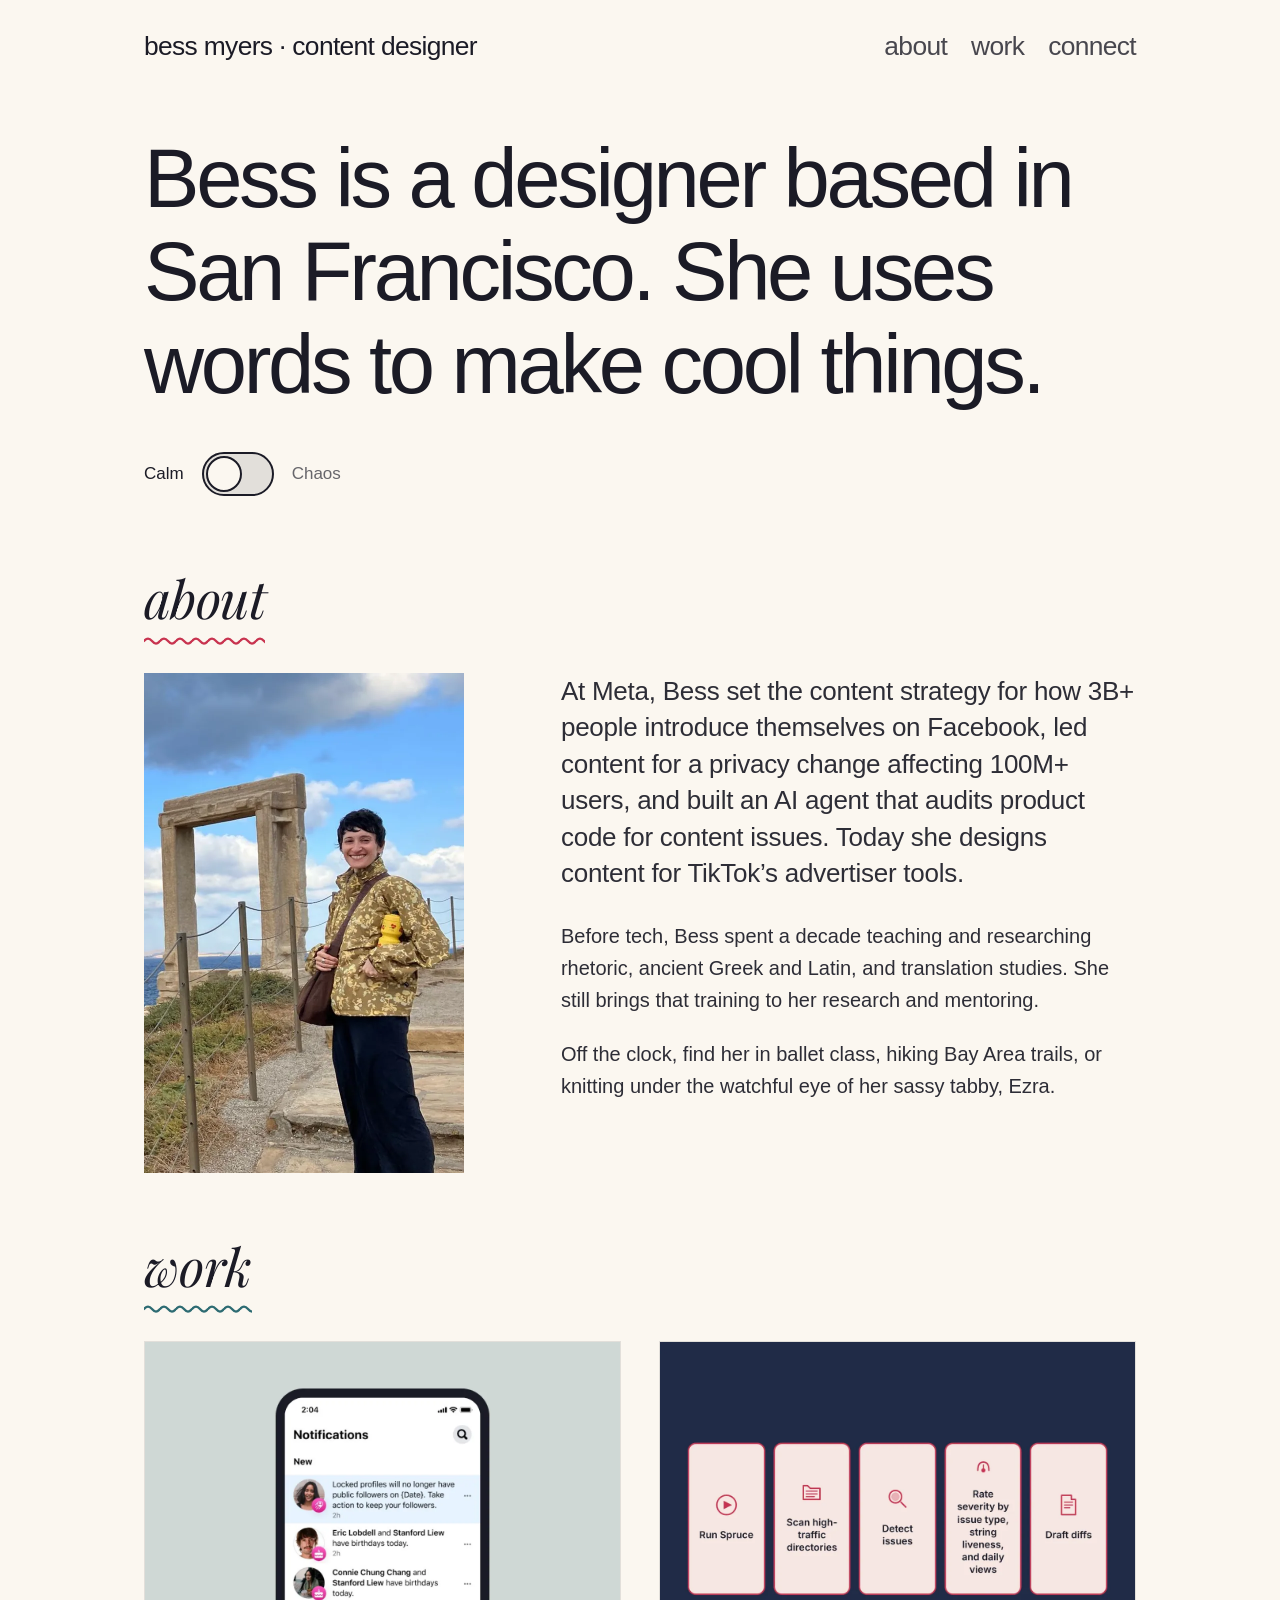
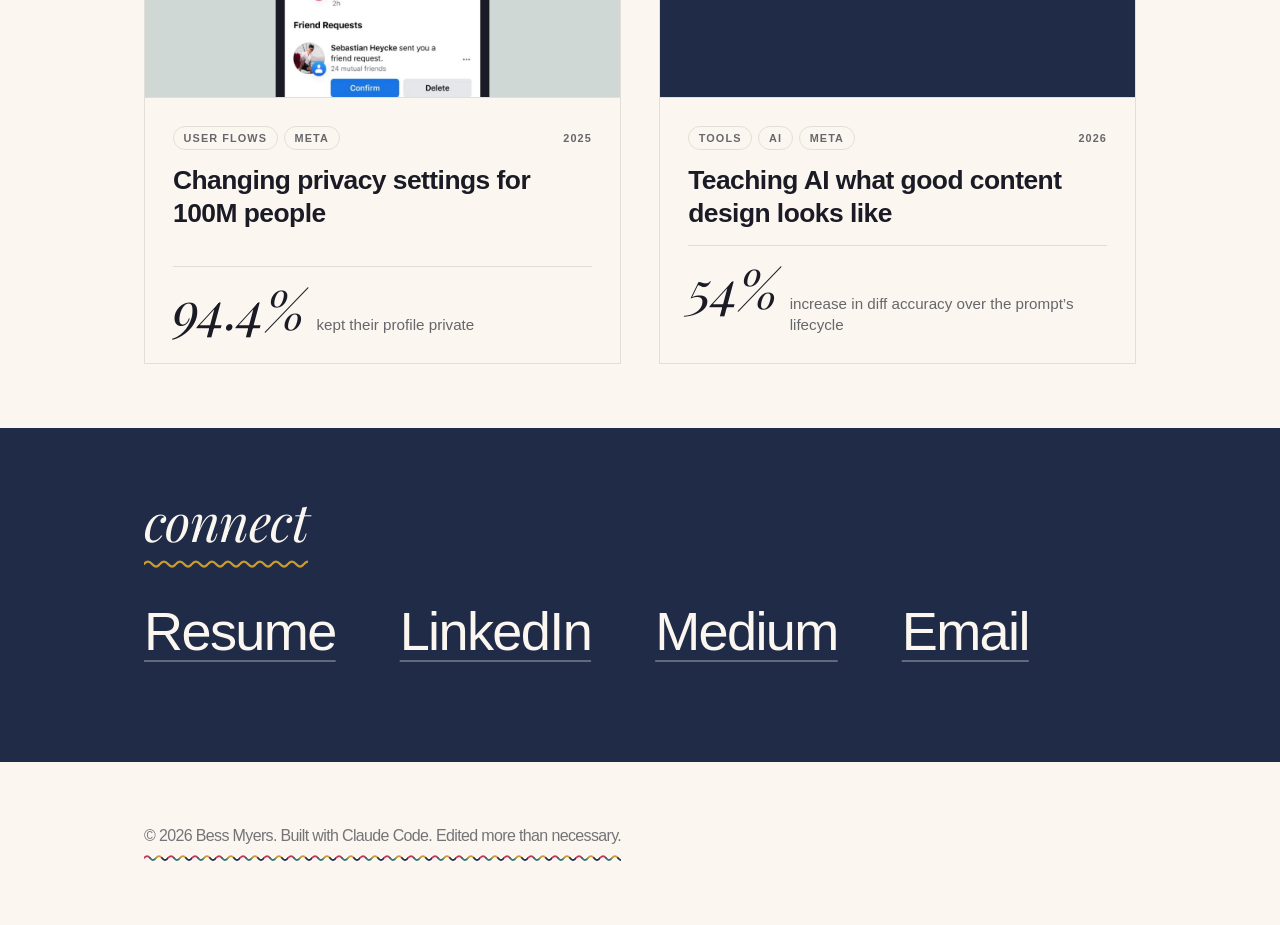
==== index.html @ 99803c18 "Chaos mode: extend mixed fonts and tilt beyond the hero When Chaos is on: - about/work/connect headi" ====
<!DOCTYPE html>
<html lang="en">
<head>
  <meta charset="UTF-8" />
  <meta name="viewport" content="width=device-width, initial-scale=1.0" />
  <title>Bess Myers — Content designer</title>
  <meta name="description" content="Bess Myers is a designer based in San Francisco. She uses words to make cool things." />

  <link rel="icon" href="favicon.svg" type="image/svg+xml" />
  <link rel="preconnect" href="https://fonts.googleapis.com" />
  <link rel="preconnect" href="https://fonts.gstatic.com" crossorigin />
  <link href="https://fonts.googleapis.com/css2?family=Abril+Fatface&family=Bebas+Neue&family=Courier+Prime:wght@700&family=Dancing+Script:wght@600&family=Libre+Baskerville:ital,wght@0,700;1,400&family=Oswald:wght@600&family=Permanent+Marker&family=Playfair+Display:ital,wght@0,700;1,400&family=Special+Elite&family=UnifrakturMaguntia&display=swap" rel="stylesheet" />
  <link rel="stylesheet" href="site.css?v=21" />
</head>
<body class="single-page">

  <header class="site-band site-band--header site-header">
    <div class="site-frame">
      <div class="section-inner section-inner--header">
        <a href="#top" class="site-name">Bess Myers · Content designer</a>
        <nav>
          <a href="#about">About</a>
          <a href="#work">Work</a>
          <a href="#connect">Connect</a>
        </nav>
      </div>
    </div>
  </header>

  <section id="top" class="landing-section site-band">
    <div class="site-frame landing-inner">
      <div class="hero-text-slot">
        <h1 class="hero-headline hero-headline--landing type-title type-title--hero">Bess is a designer based in San Francisco. She uses words to make cool things.</h1>
      </div>
      <div class="hero-controls">
        <button
          type="button"
          class="hero-switch"
          id="hero-newspaper-toggle"
          role="switch"
          aria-checked="false"
          aria-label="Headline style: Calm or Chaos"
          aria-describedby="hero-style-state"
        >
          <span class="hero-switch-option hero-switch-option--calm" data-mode="calm" aria-hidden="true">Calm</span>
          <span class="hero-switch-track" aria-hidden="true">
            <span class="hero-switch-thumb"></span>
          </span>
          <span class="hero-switch-option hero-switch-option--chaos" data-mode="chaos" aria-hidden="true">Chaos</span>
        </button>
        <span id="hero-style-state" class="visually-hidden">Currently: Calm</span>
      </div>
    </div>
  </section>

  <section id="about" class="site-band page-section reveal">
    <div class="site-frame">
      <div class="section-inner">
        <h2 class="section-label">About</h2>
        <div class="about-flex">
          <div class="about-photo-col">
            <picture>
              <source srcset="images/bess-naxos.webp" type="image/webp" />
              <img src="images/bess-naxos.jpg" alt="Bess smiling beside the Portara, an ancient marble doorway on Naxos, Greece." class="about-photo" width="640" height="1000" />
            </picture>
          </div>
          <div class="about-text-col about-text">
            <p>
              At Meta, Bess set the content strategy for how 3B+ people introduce themselves on Facebook, led content for a privacy change affecting 100M+ users, and built an AI agent that audits product code for content issues. Today she designs content for TikTok&rsquo;s advertiser tools.
            </p>
            <p>
              Before tech, Bess spent a decade teaching and researching rhetoric, ancient Greek and Latin, and translation studies. She still brings that training to her research and mentoring.
            </p>
            <p>
              Off the clock, find her in ballet class, hiking Bay Area trails, or knitting under the watchful eye of her sassy tabby, Ezra.
            </p>
          </div>
        </div>
      </div>
    </div>
  </section>

  <section id="work" class="site-band page-section portfolio-section reveal">
    <div class="site-frame">
      <div class="section-inner">
        <h2 class="section-label">Work</h2>

        <div class="portfolio-wrap">
          <ul class="work-cards" role="list">
              <li>
                <a class="work-card" href="work/locked-profiles.html">
                  <picture class="work-card-media">
                    <source srcset="images/work/locked-profiles.webp" type="image/webp" />
                    <img src="images/work/locked-profiles.jpg" alt="" width="1200" height="900" loading="lazy" />
                  </picture>
                  <div class="work-card-body">
                    <div class="work-card-meta">
                      <ul class="work-card-tags" aria-label="Tags"><li>User flows</li><li>Meta</li></ul>
                      <time class="work-card-year" datetime="2025">2025</time>
                    </div>
                    <h3 class="work-card-title"><span class="work-card-title-text">Changing privacy settings for 100M people</span></h3>
                    <p class="work-card-metric"><span class="work-card-metric-value">94.4%</span> <span class="work-card-metric-label">kept their profile private</span></p>
                  </div>
                </a>
              </li>
              <li>
                <a class="work-card" href="work/ai-auditing.html">
                  <picture class="work-card-media">
                    <source srcset="images/work/ai-auditing.webp" type="image/webp" />
                    <img src="images/work/ai-auditing.jpg" alt="" width="1200" height="900" loading="lazy" />
                  </picture>
                  <div class="work-card-body">
                    <div class="work-card-meta">
                      <ul class="work-card-tags" aria-label="Tags"><li>Tools</li><li>AI</li><li>Meta</li></ul>
                      <time class="work-card-year" datetime="2026">2026</time>
                    </div>
                    <h3 class="work-card-title"><span class="work-card-title-text">Teaching AI what good content design looks like</span></h3>
                    <p class="work-card-metric"><span class="work-card-metric-value">54%</span> <span class="work-card-metric-label">increase in diff accuracy over the prompt’s lifecycle</span></p>
                  </div>
                </a>
              </li>
          </ul>

        </div>
      </div>
    </div>
  </section>

  <section id="connect" class="site-band page-section connect-band reveal">
    <div class="site-frame">
      <div class="section-inner">
        <h2 class="section-label">Connect</h2>
        <ul class="connect-links" role="list">
          <li><a class="connect-link" href="/resume.pdf" target="_blank" rel="noopener">Resume</a></li>
          <li><a class="connect-link" href="https://www.linkedin.com/in/bessrhmyers/" target="_blank" rel="noopener">LinkedIn</a></li>
          <li><a class="connect-link" href="https://medium.com/@bessrhmyers" target="_blank" rel="noopener">Medium</a></li>
          <li><a class="connect-link" href="mailto:bessrhmyers@gmail.com">Email</a></li>
        </ul>
      </div>
    </div>
  </section>

  <footer class="site-band site-band--footer">
    <div class="site-frame">
      <div class="section-inner">
        <p class="footer-copy">© 2026 Bess Myers. Built with Claude Code. Edited more than necessary.</p>
      </div>
    </div>
  </footer>

  <script>
    (function initHeroNewspaperToggle() {
      var toggle = document.getElementById('hero-newspaper-toggle');
      var hero = document.querySelector('.hero-headline');
      var heroSlot = document.querySelector('.hero-text-slot');
      if (!toggle || !hero || !heroSlot) return;

      var text = hero.textContent.trim();
      var storageKey = 'hero_newspaper_mode';
      var fontCount = 11;
      var resizeTimer;
      var plainLineCount = 0;
      var desktopMQ = window.matchMedia('(min-width: 601px)');
      var prefersReducedMotion = window.matchMedia('(prefers-reduced-motion: reduce)').matches;
      var isAnimating = false;
      var HERO_FADE_MS = 250;

      var stateText = document.getElementById('hero-style-state');

      function setChecked(on) {
        toggle.setAttribute('aria-checked', on ? 'true' : 'false');
        if (stateText) stateText.textContent = on ? 'Currently: Chaos' : 'Currently: Calm';
      }

      // Count visual lines. Mixed fonts sit at slightly different heights on the
      // same line, so group text boxes whose vertical centres are close together.
      function getLineCount(el) {
        var range = document.createRange();
        range.selectNodeContents(el);
        var rects = range.getClientRects();
        var tolerance = parseFloat(window.getComputedStyle(el).fontSize) * 0.5;
        var centres = [];
        for (var i = 0; i < rects.length; i++) {
          if (rects[i].width > 0) centres.push((rects[i].top + rects[i].bottom) / 2);
        }
        centres.sort(function (a, b) { return a - b; });
        var lines = 0;
        var last = -Infinity;
        for (var j = 0; j < centres.length; j++) {
          if (centres[j] - last > tolerance) lines++;
          last = centres[j];
        }
        return lines;
      }

      function updateHeroSlotHeight() {
        var wasNewspaper = document.documentElement.getAttribute('data-hero-font') === 'newspaper';
        var savedFontSize = hero.style.fontSize;

        hero.style.fontSize = '';
        hero.textContent = text;
        document.documentElement.removeAttribute('data-hero-font');
        void hero.offsetHeight;
        heroSlot.style.minHeight = hero.scrollHeight + 'px';

        if (wasNewspaper) {
          wrapNewspaperWords();
          hero.style.fontSize = savedFontSize;
        } else {
          plainLineCount = getLineCount(hero);
        }
      }

      function measurePlainLineCount() {
        hero.style.fontSize = '';
        hero.textContent = text;
        document.documentElement.removeAttribute('data-hero-font');
        void hero.offsetHeight;
        plainLineCount = getLineCount(hero);
      }

      function wrapNewspaperWords() {
        var words = text.split(/\s+/);
        hero.innerHTML = words.map(function (word, i) {
          return '<span class="hero-word hero-word--f' + (i % fontCount) + '">' + word + '</span>';
        }).join(' ');
        document.documentElement.setAttribute('data-hero-font', 'newspaper');
      }

      // Chaos beyond the hero: section headings become mixed-font letters.
      // The heading keeps its text as an aria-label so it isn't read letter by letter.
      var sectionHeadings = document.querySelectorAll('.section-label');
      var headingText = Array.prototype.map.call(sectionHeadings, function (h) { return h.textContent.trim(); });

      function setChaosHeadings(on) {
        sectionHeadings.forEach(function (h, hi) {
          var label = headingText[hi];
          if (!on) {
            if (h.hasAttribute('aria-label')) {
              h.textContent = label;
              h.removeAttribute('aria-label');
            }
            return;
          }
          if (h.hasAttribute('aria-label')) return;
          h.setAttribute('aria-label', label);
          h.innerHTML = '<span aria-hidden="true">' + label.split('').map(function (ch, i) {
            return '<span class="chaos-letter hero-word--f' + ((i * 4 + hi * 3 + 1) % fontCount) + '">' + ch + '</span>';
          }).join('') + '</span>';
        });
      }

      function clearHeroFade() {
        hero.style.transition = '';
        hero.style.opacity = '';
      }

      function setAnimating(active) {
        isAnimating = active;
        toggle.setAttribute('aria-busy', active ? 'true' : 'false');
      }

      function fitNewspaperFontSize() {
        if (!desktopMQ.matches) {
          return;
        }

        hero.style.fontSize = '';
        void hero.offsetHeight;

        if (getLineCount(hero) <= plainLineCount) {
          return;
        }

        var sizePx = parseFloat(window.getComputedStyle(hero).fontSize);
        var minPx = sizePx * 0.7;
        var low = minPx;
        var high = sizePx;

        while (high - low > 0.5) {
          var mid = (low + high) / 2;
          hero.style.fontSize = mid + 'px';
          void hero.offsetHeight;
          if (getLineCount(hero) <= plainLineCount) {
            low = mid;
          } else {
            high = mid;
          }
        }

        hero.style.fontSize = low + 'px';
      }

      function refreshPlainLineCount() {
        var wasNewspaper = document.documentElement.getAttribute('data-hero-font') === 'newspaper';
        var savedFontSize = hero.style.fontSize;

        measurePlainLineCount();

        if (wasNewspaper) {
          wrapNewspaperWords();
          hero.style.fontSize = savedFontSize;
        }
      }

      function renderPlain() {
        clearHeroFade();
        setChaosHeadings(false);
        hero.textContent = text;
        hero.style.fontSize = '';
        document.documentElement.removeAttribute('data-hero-font');
        setChecked(false);
        void hero.offsetHeight;
        plainLineCount = getLineCount(hero);
      }

      function renderNewspaper() {
        if (!plainLineCount) {
          measurePlainLineCount();
        }
        wrapNewspaperWords();
        setChaosHeadings(true);
        setChecked(true);
        fitNewspaperFontSize();
      }

      function crossfadeHero(applyRender) {
        setAnimating(true);
        hero.style.transition = 'opacity ' + HERO_FADE_MS + 'ms var(--ease-out)';
        hero.style.opacity = '0';

        window.setTimeout(function () {
          applyRender();
          void hero.offsetHeight;
          hero.style.opacity = '1';
          window.setTimeout(function () {
            clearHeroFade();
            setAnimating(false);
          }, HERO_FADE_MS);
        }, HERO_FADE_MS);
      }

      function setMode(on, options) {
        options = options || {};
        try {
          localStorage.setItem(storageKey, on ? '1' : '0');
        } catch (e) {}

        if (options.instant || prefersReducedMotion) {
          if (on) renderNewspaper();
          else renderPlain();
          return;
        }

        if (isAnimating) return;

        setChecked(on);

        if (on) crossfadeHero(renderNewspaper);
        else crossfadeHero(renderPlain);
      }

      function onResize() {
        updateHeroSlotHeight();
        if (toggle.getAttribute('aria-checked') === 'true') {
          refreshPlainLineCount();
          fitNewspaperFontSize();
        } else {
          renderPlain();
        }
      }

      toggle.addEventListener('click', function (e) {
        if (isAnimating) return;
        var isOn = toggle.getAttribute('aria-checked') === 'true';
        var picked = e.target.closest && e.target.closest('[data-mode]');
        var next = picked ? picked.getAttribute('data-mode') === 'chaos' : !isOn;
        if (next !== isOn) setMode(next);
      });

      window.addEventListener('resize', function () {
        clearTimeout(resizeTimer);
        resizeTimer = setTimeout(onResize, 150);
      });

      var saved = false;
      try {
        saved = localStorage.getItem(storageKey) === '1';
      } catch (e) {}

      renderPlain();
      updateHeroSlotHeight();

      function applySavedNewspaper() {
        if (saved) setMode(true, { instant: true });
      }

      if (saved && document.fonts && document.fonts.ready) {
        document.fonts.ready.then(applySavedNewspaper);
      } else if (saved) {
        applySavedNewspaper();
      }
    })();

    (function initReveal() {
      var prefersReduced = window.matchMedia('(prefers-reduced-motion: reduce)').matches;
      var blocks = document.querySelectorAll('.reveal:not(.is-visible)');

      if (prefersReduced) {
        blocks.forEach(function (el) { el.classList.add('is-visible'); });
        return;
      }

      var observer = new IntersectionObserver(function (entries) {
        entries.forEach(function (entry) {
          if (entry.isIntersecting) {
            entry.target.classList.add('is-visible');
            observer.unobserve(entry.target);
          }
        });
      }, { threshold: 0.08 });

      blocks.forEach(function (el) { observer.observe(el); });
    })();
  </script>

</body>
</html>
---- site.css ----
@import url('tokens.css?v=14');
@import url('type.css?v=16');

*, *::before, *::after { box-sizing: border-box; margin: 0; padding: 0; }

html {
  scroll-behavior: smooth;
  scroll-padding-top: 5rem;
}

body {
  background: var(--bg);
  color: var(--ink);
  font-family: var(--sans);
  font-weight: 400;
  font-size: 17px;
  line-height: 1.7;
  min-height: 100vh;
}

a { color: inherit; }

.visually-hidden {
  position: absolute;
  width: 1px;
  height: 1px;
  padding: 0;
  margin: -1px;
  overflow: hidden;
  clip: rect(0 0 0 0);
  white-space: nowrap;
  border: 0;
}

[hidden] {
  display: none !important;
}

.site-frame {
  max-width: var(--content-max);
  margin: 0 auto;
  padding-left: 1.5rem;
  padding-right: 1.5rem;
}

.site-band { width: 100%; }

.site-band + .site-band { padding-top: var(--space-block); }

.site-band--header {
  padding-top: 2rem;
  padding-bottom: 0;
}

.site-band--footer {
  border-top: 1px solid var(--rule);
  margin-top: var(--space-block);
  padding-top: var(--space-block);
  padding-bottom: var(--space-block);
}

.footer-copy {
  font-family: var(--sans);
  font-size: clamp(0.875rem, 1.25vw, 1rem);
  font-weight: 400;
  letter-spacing: -0.04em;
  line-height: 1.2;
  color: var(--ink-muted);
}

.section-inner { max-width: var(--content-max); }

.section-inner--header {
  max-width: none;
  display: flex;
  justify-content: space-between;
  align-items: baseline;
  flex-wrap: wrap;
  gap: 1rem;
}

.site-name,
nav a {
  font-family: var(--sans);
  font-weight: 400;
  line-height: 1.12;
}

/* Section headings use the Chaos display italic serif */
.section-label {
  font-family: var(--display);
  font-style: italic;
  font-weight: 400;
  line-height: 1.12;
}

/* Header: midway between the original size (clamp 1.4rem / 3.5vw / 2.25rem) and 17px */
.site-name,
nav a {
  font-size: clamp(1.25rem, 2.6vw, 1.65rem);
  letter-spacing: -0.025em;
  text-transform: lowercase;
}

.section-label {
  font-size: clamp(2.25rem, 3.4vw + 1rem, 3.25rem);
  letter-spacing: -0.01em;
}

.site-name {
  color: var(--ink);
  text-decoration: none;
}

nav { display: flex; gap: 1.5rem; align-items: baseline; }

nav a {
  color: var(--ink-soft);
  text-decoration: none;
  transition: color 0.2s;
}

nav a:hover,
nav a:focus-visible,
nav a[aria-current="page"] { color: var(--ink); }

nav a[aria-current="page"] { border-bottom: 1px solid var(--ink); padding-bottom: 2px; }

.single-page nav a[aria-current="page"] {
  border-bottom: none;
}

.section-label {
  width: fit-content;
  text-transform: lowercase;
  color: var(--ink);
  margin-bottom: clamp(1.25rem, 2.5vw, 1.75rem);
}

/* Short wavy underline under each section heading, in a Chaos colour */
.section-label::after {
  content: "";
  display: block;
  width: 100%;
  height: 8px;
  margin-top: 0.6rem;
  background-color: var(--section-wave-color, var(--ink));
  -webkit-mask: var(--heading-wave) repeat-x 0 50% / 16px 8px;
  mask: var(--heading-wave) repeat-x 0 50% / 16px 8px;
}

#about { --section-wave-color: var(--coral); }
#work { --section-wave-color: var(--teal); }
#connect { --section-wave-color: var(--mustard); }

.enter-step.enter-pending {
  opacity: 0;
  transform: translateY(14px);
}

.enter-step.is-entered {
  opacity: 1;
  transform: none;
  transition: opacity 0.55s var(--ease-out), transform 0.55s var(--ease-out);
}

@media (prefers-reduced-motion: reduce) {
  .enter-step.enter-pending {
    opacity: 1;
    transform: none;
  }

  .enter-step.is-entered { transition: none; }
}

/* Hero */
.hero.site-band {
  padding-top: var(--space-hero-top);
  padding-bottom: 0;
}

.hero-headline {
  font-family: var(--sans);
  font-size: clamp(1.5rem, 3.8vw, 2.5rem);
  font-weight: 500;
  line-height: 1.3;
  letter-spacing: -0.02em;
  color: var(--ink);
  max-width: none;
  width: 100%;
}

/* Single-page layout */
.single-page {
  overflow-x: hidden;
}

.single-page .site-header {
  position: sticky;
  top: 0;
  z-index: 10;
  background: var(--bg);
}

.single-page .site-band + .site-band,
.single-page .site-header + .site-band {
  padding-top: var(--space-block);
}

.single-page .landing-section {
  display: flex;
  align-items: flex-start;
  padding-top: 0;
  padding-bottom: 0;
}

.single-page .landing-inner {
  width: 100%;
}

.hero-text-slot {
  width: 100%;
}

.single-page .hero-headline.hero-headline--landing,
.single-page .type-title--hero.hero-headline--landing {
  font-size: clamp(2rem, 6.5vw, 7.25rem);
  font-weight: 400;
  line-height: 1.12;
  letter-spacing: -0.04em;
  max-width: none;
}

@media (max-width: 600px) {
  .single-page .hero-headline.hero-headline--landing,
  .single-page .type-title--hero.hero-headline--landing {
    font-size: clamp(1.6rem, 7.75vw, 2.75rem);
    line-height: 1.15;
    letter-spacing: -0.03em;
  }
}

.hero-controls {
  margin-top: clamp(1.25rem, 2.5vw, 2rem);
}

.single-page .hero-headline.hero-headline--landing {
  overflow: visible;
}

.hero-switch {
  display: inline-flex;
  align-items: center;
  justify-content: center;
  padding: 0.4rem;
  margin-left: -0.4rem;
  min-width: 2.65rem;
  min-height: 2.65rem;
  border: none;
  background: none;
  cursor: pointer;
  -webkit-tap-highlight-color: transparent;
}


/* Calm / Chaos words: the active one is near-black, the other gray */
.hero-switch-option {
  flex-shrink: 0;
  font-family: var(--sans);
  font-size: 17px;
  line-height: 1.2;
  color: var(--ink-gray);
  transition: color 0.22s var(--ease-out);
}

.hero-switch[aria-checked="false"] .hero-switch-option--calm,
.hero-switch[aria-checked="true"] .hero-switch-option--chaos {
  color: var(--ink);
}

.hero-switch[aria-busy="true"] {
  cursor: wait;
}

.hero-switch:focus-visible {
  outline: none;
}

.hero-switch:focus-visible .hero-switch-track {
  box-shadow: 0 0 0 4px color-mix(in srgb, var(--ink) 20%, transparent);
}

.hero-switch-track {
  position: relative;
  flex-shrink: 0;
  margin: 0 1.125rem;
  width: 3.25rem;
  height: 2rem;
  border-radius: 999px;
  border: 2px solid var(--ink);
  background: var(--rule);
  transition: background 0.22s var(--ease-out), border-color 0.22s var(--ease-out);
}

.hero-switch[aria-checked="true"] .hero-switch-track {
  background-color: var(--paper);
  /* Stripes: coral, teal, mustard, navy (hex repeated: data URIs can't read var()) */
  background-image: url("data:image/svg+xml,%3Csvg xmlns='http://www.w3.org/2000/svg' width='24' height='24'%3E%3Crect width='24' height='24' fill='%23FBF7F0'/%3E%3Cg fill='none' stroke-width='1.6' stroke-linecap='round'%3E%3Cpath d='M0 3.0q3 -2.4 6 0t6 0t6 0t6 0' stroke='%23C8334F'/%3E%3Cpath d='M0 9.0q3 -2.4 6 0t6 0t6 0t6 0' stroke='%232D6B72'/%3E%3Cpath d='M0 15.0q3 -2.4 6 0t6 0t6 0t6 0' stroke='%23C99A2E'/%3E%3Cpath d='M0 21.0q3 -2.4 6 0t6 0t6 0t6 0' stroke='%231F2B47'/%3E%3C/g%3E%3C/svg%3E");
  background-size: 24px 24px;
  background-position: 0 50%;
  border-color: var(--ink);
}

.hero-switch-thumb {
  position: absolute;
  top: 0.1rem;
  left: 0.1rem;
  width: 1.55rem;
  height: 1.55rem;
  border-radius: 50%;
  border: 2px solid var(--ink);
  background: var(--paper);
  box-shadow: none;
  transition: transform 0.22s var(--ease-out);
}

.hero-switch[aria-checked="true"] .hero-switch-thumb {
  transform: translateX(1.5rem);
}

@media (min-width: 768px) {
  .hero-switch {
    padding: 0.55rem;
    margin-left: -0.55rem;
    min-width: 3.25rem;
    min-height: 3.25rem;
  }

  .hero-switch-track {
    width: 4.5rem;
    height: 2.75rem;
  }

  .hero-switch-thumb {
    top: 0.12rem;
    left: 0.12rem;
    width: 2.25rem;
    height: 2.25rem;
  }

  .hero-switch[aria-checked="true"] .hero-switch-thumb {
    transform: translateX(2rem);
  }
}

@media (prefers-reduced-motion: reduce) {
  .hero-switch-track,
  .hero-switch-thumb,
  .hero-switch-option {
    transition: none;
  }
}

/* Keep Chaos lines spaced exactly like Calm: the mixed fonts carry different
   built-in ascent/descent, which would otherwise push lines apart. */
html[data-hero-font="newspaper"] .hero-word {
  line-height: 0;
}

html[data-hero-font="newspaper"] .hero-word--f0 {
  font-family: var(--sans);
  font-weight: 600;
  letter-spacing: -0.02em;
}

html[data-hero-font="newspaper"] .hero-word--f1 {
  font-family: 'Playfair Display', Georgia, serif;
  font-weight: 700;
  font-style: italic;
}

html[data-hero-font="newspaper"] .hero-word--f2 {
  font-family: 'Bebas Neue', 'Arial Narrow', sans-serif;
  font-weight: 400;
  letter-spacing: 0.02em;
}

html[data-hero-font="newspaper"] .hero-word--f3 {
  font-family: 'Courier Prime', 'Courier New', monospace;
  font-weight: 700;
}

html[data-hero-font="newspaper"] .hero-word--f4 {
  font-family: 'Libre Baskerville', Georgia, serif;
  font-weight: 400;
  font-style: italic;
}

html[data-hero-font="newspaper"] .hero-word--f5 {
  font-family: 'Oswald', 'Arial Narrow', sans-serif;
  font-weight: 600;
  letter-spacing: 0.02em;
}

html[data-hero-font="newspaper"] .hero-word--f6 {
  font-family: 'Special Elite', 'Courier New', monospace;
  font-weight: 400;
}

html[data-hero-font="newspaper"] .hero-word--f7 {
  font-family: 'Abril Fatface', Georgia, serif;
  font-weight: 400;
}

html[data-hero-font="newspaper"] .hero-word--f8 {
  font-family: 'UnifrakturMaguntia', 'Old English Text MT', serif;
  font-weight: 400;
}

html[data-hero-font="newspaper"] .hero-word--f9 {
  font-family: 'Permanent Marker', 'Comic Sans MS', cursive;
  font-weight: 400;
}

html[data-hero-font="newspaper"] .hero-word--f10 {
  font-family: 'Dancing Script', 'Brush Script MT', cursive;
  font-weight: 600;
}

/* Chaos beyond the hero: mixed-font section headings, tilted work cards */
html[data-hero-font="newspaper"] .section-label .chaos-letter {
  font-size: 1.08em;
  line-height: 1;
  letter-spacing: 0;
}

html[data-hero-font="newspaper"] .section-label .chaos-letter.hero-word--f2,
html[data-hero-font="newspaper"] .section-label .chaos-letter.hero-word--f5 {
  text-transform: uppercase;
  font-size: 0.95em;
}

.work-cards > li:nth-child(odd) { --chaos-tilt: -1deg; }
.work-cards > li:nth-child(even) { --chaos-tilt: 1deg; }

html[data-hero-font="newspaper"] .work-card {
  transform: rotate(var(--chaos-tilt, 0deg));
}

html[data-hero-font="newspaper"] .work-card:hover,
html[data-hero-font="newspaper"] .work-card:focus-visible {
  transform: translateY(-6px) rotate(var(--chaos-tilt, 0deg));
}

@media (prefers-reduced-motion: reduce) {
  /* Keep the static tilt, but no lift */
  html[data-hero-font="newspaper"] .work-card:hover,
  html[data-hero-font="newspaper"] .work-card:focus-visible {
    transform: rotate(var(--chaos-tilt, 0deg));
  }
}

.single-page .page-section {
  scroll-margin-top: 5rem;
}

.single-page .page-section .section-label:first-child {
  margin-top: 0;
}

.reveal {
  opacity: 0;
  transform: translateY(12px);
  transition: opacity 0.5s var(--ease-out), transform 0.5s var(--ease-out);
}

.reveal.is-visible {
  opacity: 1;
  transform: none;
}

@media (prefers-reduced-motion: reduce) {
  .reveal {
    opacity: 1;
    transform: none;
    transition: none;
  }
}

/* About / Connect pages */
.connect-page .hero.site-band,
.work-page .portfolio-section { padding-top: clamp(2rem, 5vw, 3rem); }

/* Editorial index rows (connect, work) */
.index-list {
  list-style: none;
  border-top: 1px solid var(--rule);
}

.index-row {
  display: grid;
  grid-template-columns: 1fr auto;
  align-items: center;
  gap: 1rem clamp(2rem, 6vw, 5rem);
  padding: clamp(1rem, 3vw, 1.35rem) 0;
  border-bottom: 1px solid var(--rule);
  text-decoration: none;
  font-family: var(--sans);
  color: var(--ink);
  transition: background 0.18s var(--ease-out), color 0.18s var(--ease-out);
}

.index-row .type-title {
  color: var(--ink);
  transition: color 0.18s var(--ease-out);
}

.index-row:focus-visible {
  outline: 2px solid var(--coral);
  outline-offset: 2px;
}

.index-row-meta {
  font-family: var(--sans);
  font-size: 0.68rem;
  font-weight: 600;
  letter-spacing: 0.1em;
  text-transform: uppercase;
  line-height: 1;
  color: var(--ink-muted);
  text-align: right;
  white-space: nowrap;
  min-width: 5.5rem;
  padding-right: 0.35rem;
  transition: color 0.18s var(--ease-out);
}

.about-flex {
  display: flex;
  flex-direction: column;
  gap: 2rem;
}

.about-photo {
  width: 100%;
  max-width: 20rem;
  height: auto;
  aspect-ratio: 16 / 25;
  object-fit: cover;
  object-position: center;
  display: block;
}

.about-text {
  max-width: 620px;
  font-family: var(--sans);
}

.about-text p {
  font-size: clamp(1.125rem, 0.6vw + 1rem, 1.25rem);
  font-weight: 400;
  line-height: 1.6;
  color: var(--ink-body);
  margin-bottom: 1.1em;
}

/* Lead paragraph */
.about-text p:first-child {
  font-size: clamp(1.375rem, 1vw + 1.1rem, 1.625rem);
  line-height: 1.4;
  letter-spacing: -0.01em;
}

.about-text p:last-child { margin-bottom: 0; }

.about-text strong {
  font-weight: 600;
  color: var(--ink);
}

@media (min-width: 768px) {
  .about-flex {
    flex-direction: row;
    gap: 2.5rem;
    align-items: flex-start;
  }

  .about-photo-col { flex: 0 0 38%; max-width: 38%; }
  .about-text-col { flex: 1; min-width: 0; }
}

/* Portfolio */
.portfolio-section { padding-top: var(--space-block); }

.portfolio-wrap { position: relative; }

/* Connect: full-width navy band */
.single-page .connect-band {
  margin-top: var(--space-block);
  padding-top: clamp(3.5rem, 8vw, 6rem);
  padding-bottom: clamp(3.5rem, 8vw, 6rem);
  background: var(--navy);
  color: var(--paper);
}

.connect-band .section-label {
  color: var(--paper);
}

.connect-links {
  list-style: none;
  display: flex;
  flex-wrap: wrap;
  gap: 0.5rem clamp(1.75rem, 5vw, 4rem);
}

.connect-link {
  font-family: var(--sans);
  font-size: clamp(1.75rem, 3.6vw + 0.5rem, 3.5rem);
  font-weight: 500;
  letter-spacing: -0.03em;
  line-height: 1.3;
  color: var(--paper);
  text-decoration: underline;
  text-decoration-color: color-mix(in srgb, var(--paper) 30%, transparent);
  text-decoration-thickness: 2px;
  text-underline-offset: 0.18em;
  transition: color 0.2s var(--ease-out), text-decoration-color 0.2s var(--ease-out);
}

.connect-link:hover,
.connect-link:focus-visible {
  color: var(--mustard);
  text-decoration-line: underline;
  text-decoration-style: wavy;
  text-decoration-color: var(--mustard);
}

.connect-link:focus-visible {
  outline: 2px solid var(--mustard);
  outline-offset: 4px;
}

.connect-band + .site-band--footer {
  margin-top: 0;
  border-top: none;
}

/* Work cards */
.work-cards {
  list-style: none;
  display: grid;
  grid-template-columns: repeat(2, minmax(0, 1fr));
  gap: clamp(1.25rem, 3vw, 2.5rem);
}

.work-card {
  display: flex;
  flex-direction: column;
  height: 100%;
  background: var(--paper);
  border: 1px solid var(--rule);
  color: var(--ink);
  text-decoration: none;
  transition: transform 0.35s var(--ease-out), box-shadow 0.35s var(--ease-out), border-color 0.35s var(--ease-out);
}

.work-card:hover,
.work-card:focus-visible {
  transform: translateY(-6px);
  border-color: color-mix(in srgb, var(--ink) 22%, var(--paper));
  box-shadow: 0 18px 40px -12px color-mix(in srgb, var(--ink) 22%, transparent);
}

.work-card:focus-visible {
  outline: 2px solid var(--coral);
  outline-offset: 3px;
}

.work-card-media img {
  display: block;
  width: 100%;
  height: auto;
  aspect-ratio: 4 / 3;
  object-fit: cover;
  border-bottom: 1px solid var(--rule);
}

.work-card-body {
  flex: 1;
  display: flex;
  flex-direction: column;
  gap: 0.9rem;
  padding: clamp(1.25rem, 2.5vw, 1.75rem);
}

.work-card-meta {
  display: flex;
  justify-content: space-between;
  align-items: center;
  gap: 1rem;
}

.work-card-tags {
  list-style: none;
  display: flex;
  flex-wrap: wrap;
  gap: 0.4rem;
}

.work-card-tags li,
.work-card-year {
  font-family: var(--sans);
  font-size: 0.68rem;
  font-weight: 600;
  letter-spacing: 0.1em;
  text-transform: uppercase;
  line-height: 1;
  color: var(--ink-gray);
}

.work-card-tags li {
  padding: 0.35rem 0.6rem;
  border: 1px solid var(--rule);
  border-radius: 999px;
}

.work-card-year {
  font-variant-numeric: tabular-nums;
}

.work-card-title {
  font-family: var(--sans);
  font-size: clamp(1.3rem, 1.1vw + 1rem, 1.65rem);
  font-weight: 600;
  line-height: 1.25;
  letter-spacing: -0.02em;
}

.work-card-metric {
  margin-top: auto;
  padding-top: 1rem;
  border-top: 1px solid var(--rule);
  display: flex;
  align-items: baseline;
  gap: 0.75rem;
}

.work-card-metric-value {
  flex-shrink: 0;
  font-family: var(--display);
  font-style: italic;
  font-weight: 400;
  font-size: clamp(2.5rem, 2.5vw + 1.25rem, 3.5rem);
  line-height: 1;
  letter-spacing: -0.01em;
  color: var(--ink);
}

.work-card-metric-label {
  font-family: var(--sans);
  font-size: 0.95rem;
  line-height: 1.4;
  color: var(--ink-gray);
}

@media (max-width: 760px) {
  .work-cards { grid-template-columns: 1fr; }
}

@media (prefers-reduced-motion: reduce) {
  .index-row,
  .single-page nav a,
  .work-card {
    transition: none;
  }

  .work-card:hover,
  .work-card:focus-visible {
    transform: none;
  }
}

.site-main.is-ready { opacity: 1; }

@media (min-width: 900px) {
  .site-frame {
    padding-left: clamp(1.5rem, 4vw, 3rem);
    padding-right: clamp(1.5rem, 4vw, 3rem);
  }

}

@media (max-width: 600px) {
  nav { gap: 1rem; }
}
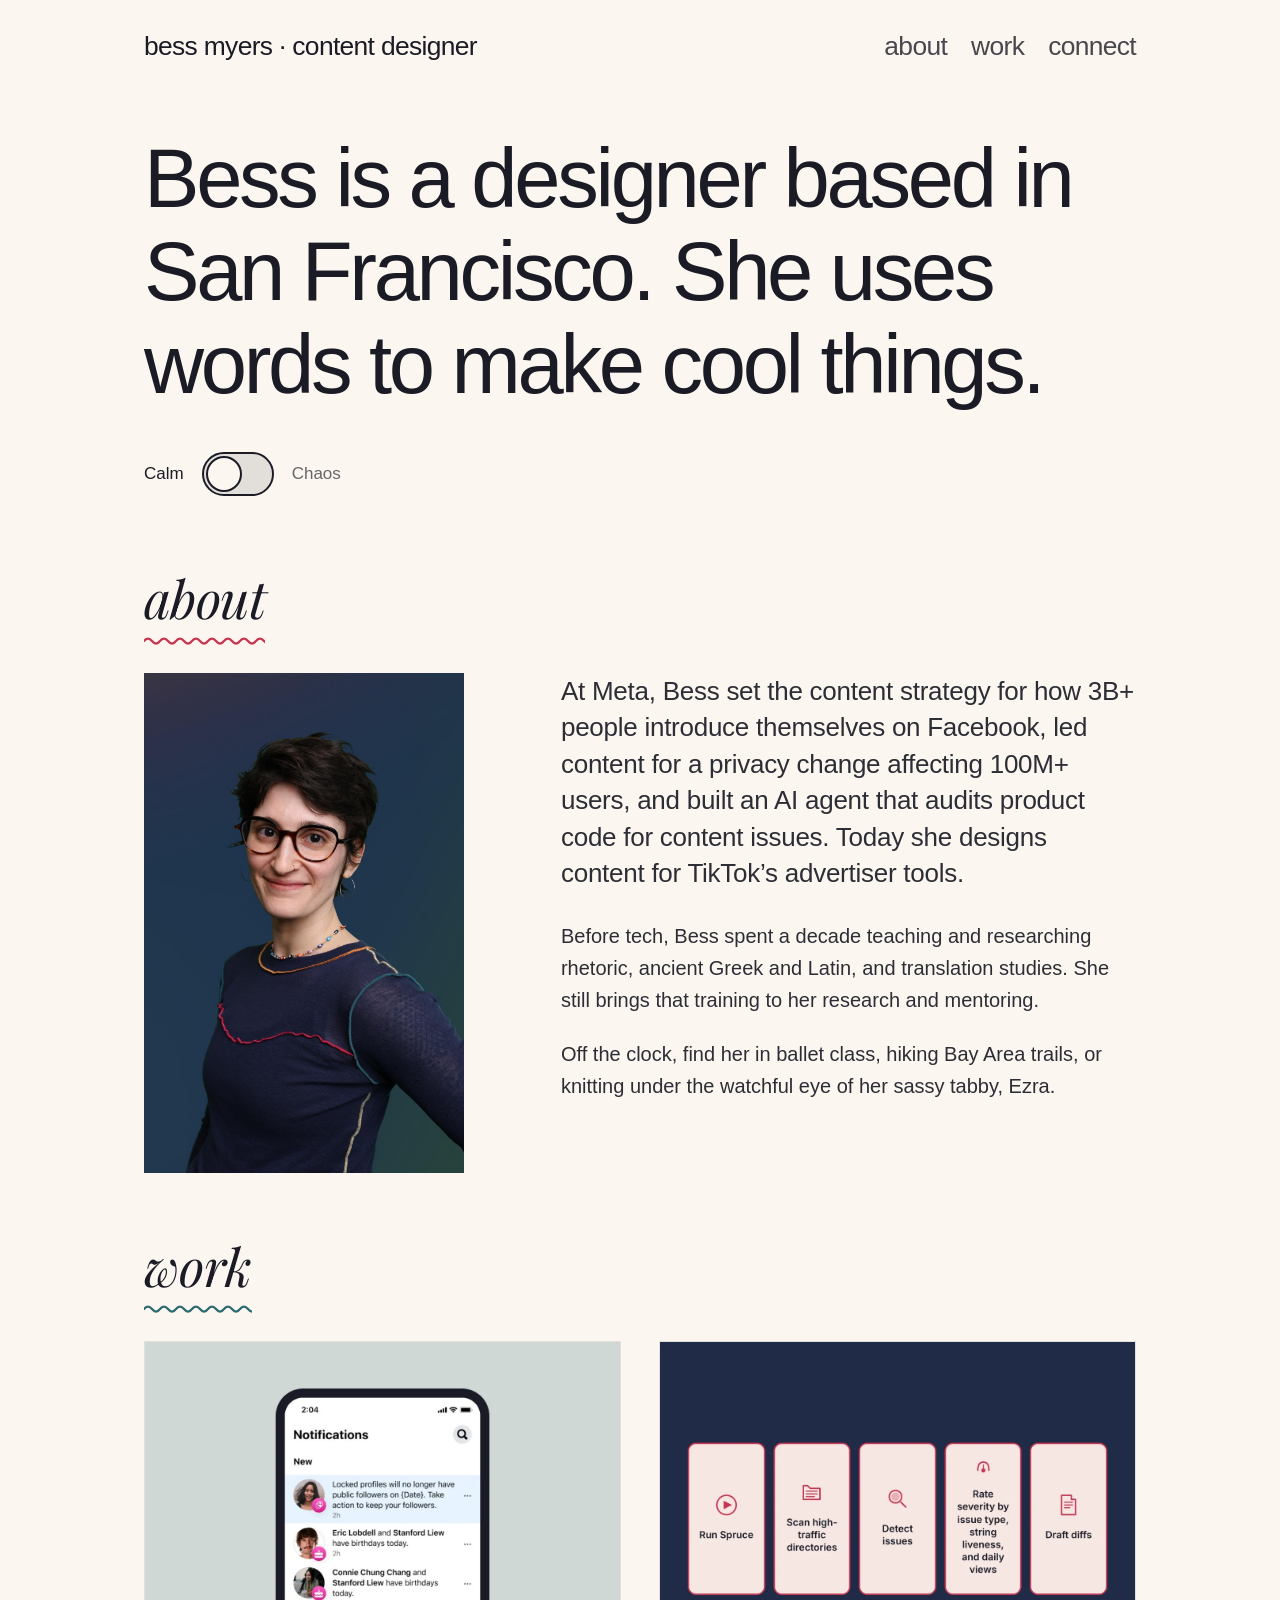
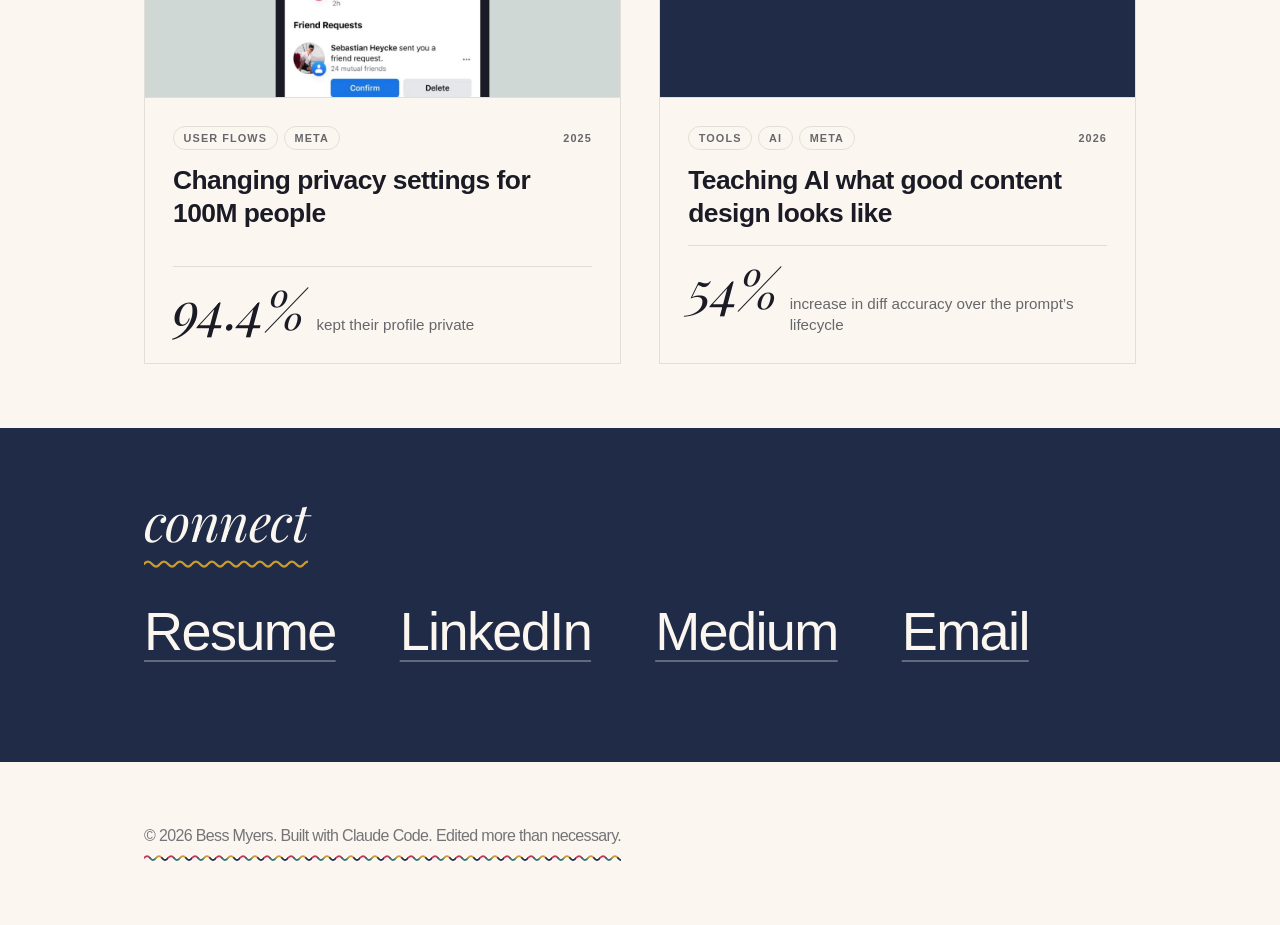
==== commit 351a2d72: "About: restore the original portrait (bess.jpg) Reverts the Calm About photo to the navy-top portrai" ====
--- a/index.html
+++ b/index.html
@@ -10,7 +10,8 @@
   <link rel="preconnect" href="https://fonts.googleapis.com" />
   <link rel="preconnect" href="https://fonts.gstatic.com" crossorigin />
   <link href="https://fonts.googleapis.com/css2?family=Abril+Fatface&family=Bebas+Neue&family=Courier+Prime:wght@700&family=Dancing+Script:wght@600&family=Libre+Baskerville:ital,wght@0,700;1,400&family=Oswald:wght@600&family=Permanent+Marker&family=Playfair+Display:ital,wght@0,700;1,400&family=Special+Elite&family=UnifrakturMaguntia&display=swap" rel="stylesheet" />
-  <link rel="stylesheet" href="site.css?v=21" />
+  <link rel="preload" as="image" href="images/bess-parthenon.webp" type="image/webp" fetchpriority="low" />
+  <link rel="stylesheet" href="site.css?v=23" />
 </head>
 <body class="single-page">
 
@@ -59,10 +60,16 @@
         <h2 class="section-label">About</h2>
         <div class="about-flex">
           <div class="about-photo-col">
-            <picture>
-              <source srcset="images/bess-naxos.webp" type="image/webp" />
-              <img src="images/bess-naxos.jpg" alt="Bess smiling beside the Portara, an ancient marble doorway on Naxos, Greece." class="about-photo" width="640" height="1000" />
-            </picture>
+            <div class="about-photo-stack">
+              <div class="about-photo-layer about-photo-layer--calm">
+                <img src="images/bess.jpg" alt="Bess Myers" class="about-photo" width="400" height="500" />
+              </div>
+              <!-- Chaos photo: loaded with the page (and preloaded in <head>) so the swap never flashes -->
+              <picture class="about-photo-layer about-photo-layer--chaos">
+                <source srcset="images/bess-parthenon.webp" type="image/webp" />
+                <img src="images/bess-parthenon.jpg" alt="Bess in sunglasses in front of the Parthenon." class="about-photo" width="640" height="1000" loading="eager" decoding="async" fetchpriority="low" />
+              </picture>
+            </div>
           </div>
           <div class="about-text-col about-text">
             <p>
--- a/site.css
+++ b/site.css
@@ -1,5 +1,5 @@
-@import url('tokens.css?v=14');
-@import url('type.css?v=16');
+@import url('tokens.css?v=16');
+@import url('type.css?v=18');
 
 *, *::before, *::after { box-sizing: border-box; margin: 0; padding: 0; }
 
@@ -427,6 +427,55 @@
   font-weight: 600;
 }
 
+/* About photo: portrait in Calm, crossfades to the Parthenon in Chaos */
+.about-photo-stack {
+  position: relative;
+  width: 100%;
+  max-width: 20rem;
+  transition: transform 0.3s var(--ease-out);
+}
+
+.about-photo-layer {
+  display: block;
+}
+
+.about-photo-layer--chaos {
+  position: absolute;
+  inset: 0;
+  opacity: 0;
+  visibility: hidden;
+  /* fade out, then drop from the accessibility tree */
+  transition: opacity 0.3s var(--ease-out), visibility 0s linear 0.3s;
+}
+
+.about-photo-layer--calm {
+  transition: visibility 0s;
+}
+
+html[data-hero-font="newspaper"] .about-photo-layer--chaos {
+  opacity: 1;
+  visibility: visible;
+  transition: opacity 0.3s var(--ease-out), visibility 0s;
+}
+
+/* Hide the portrait once the Parthenon has faded in over it */
+html[data-hero-font="newspaper"] .about-photo-layer--calm {
+  visibility: hidden;
+  transition: visibility 0s linear 0.3s;
+}
+
+html[data-hero-font="newspaper"] .about-photo-stack {
+  transform: rotate(2deg);
+}
+
+@media (prefers-reduced-motion: reduce) {
+  .about-photo-stack,
+  .about-photo-layer,
+  html[data-hero-font="newspaper"] .about-photo-layer {
+    transition: none;
+  }
+}
+
 /* Chaos beyond the hero: mixed-font section headings, tilted work cards */
 html[data-hero-font="newspaper"] .section-label .chaos-letter {
   font-size: 1.08em;
@@ -547,7 +596,7 @@
   height: auto;
   aspect-ratio: 16 / 25;
   object-fit: cover;
-  object-position: center;
+  object-position: center 18%;
   display: block;
 }
 
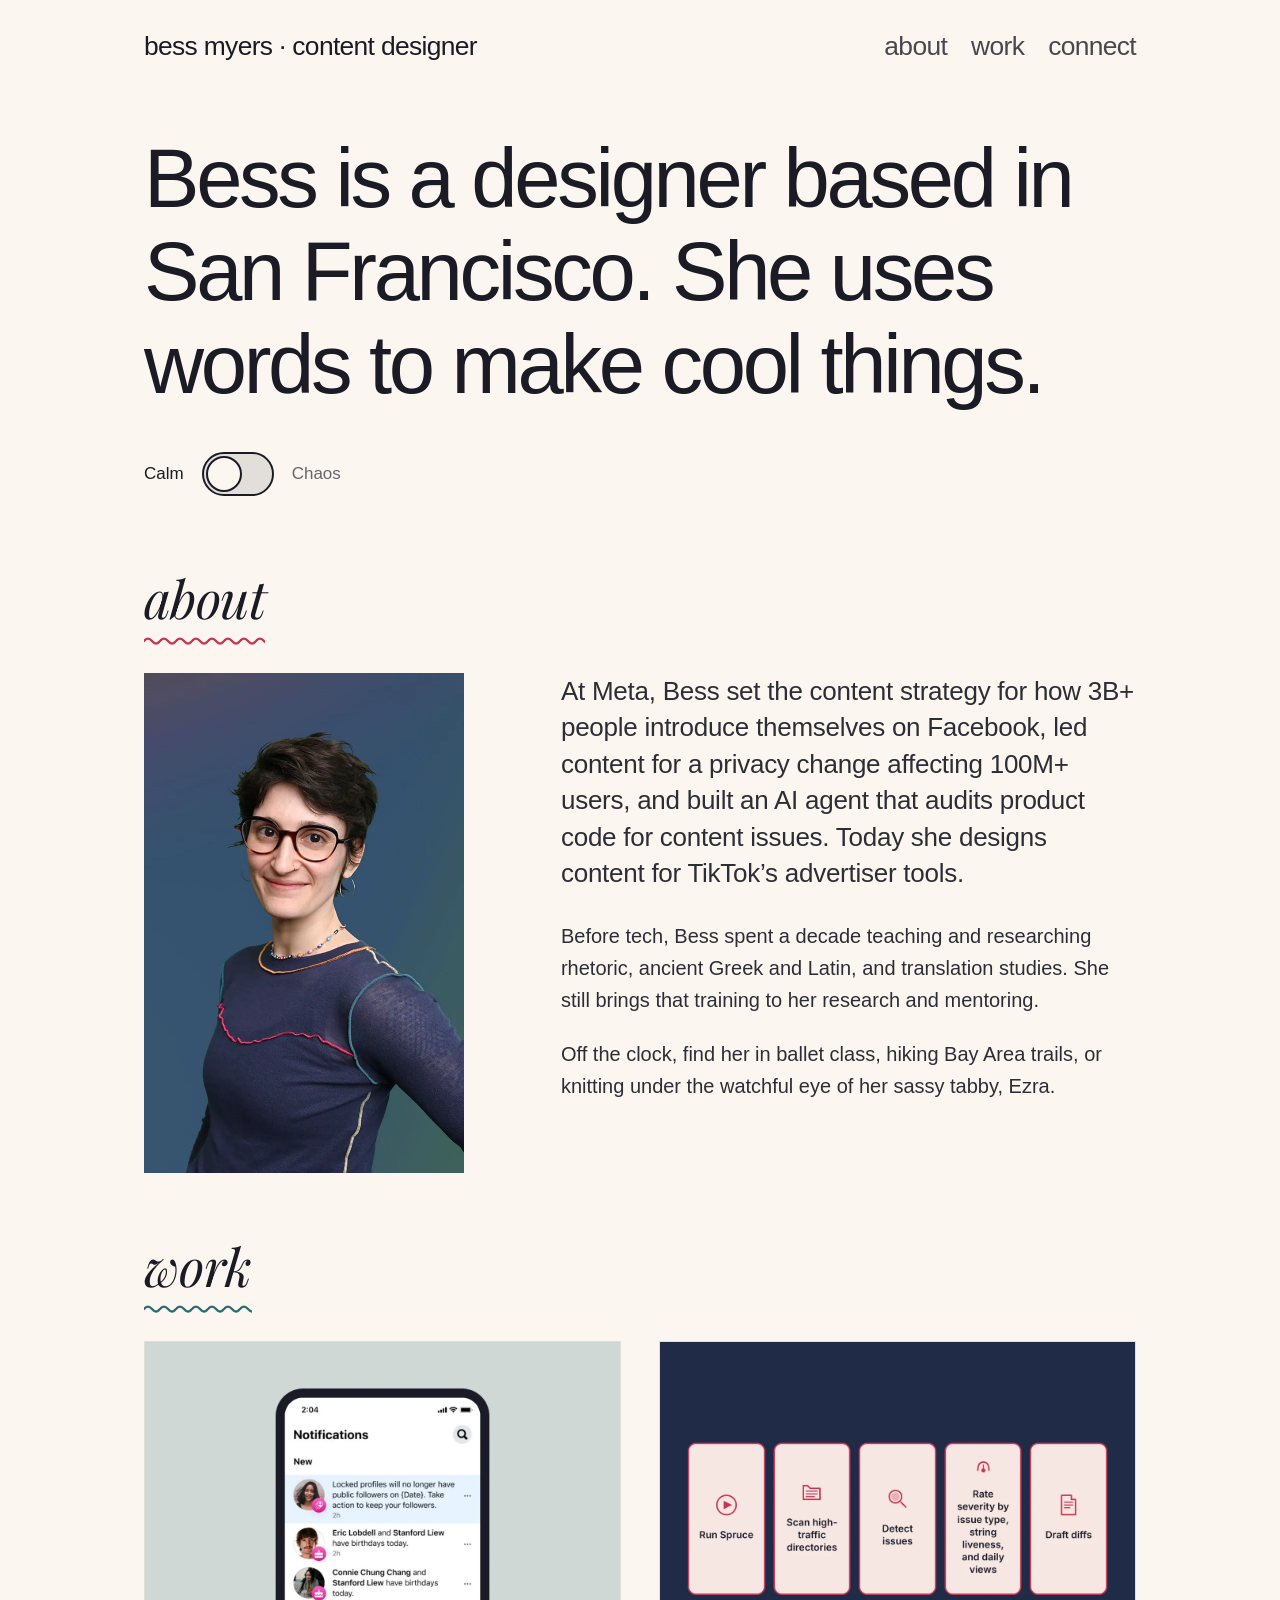
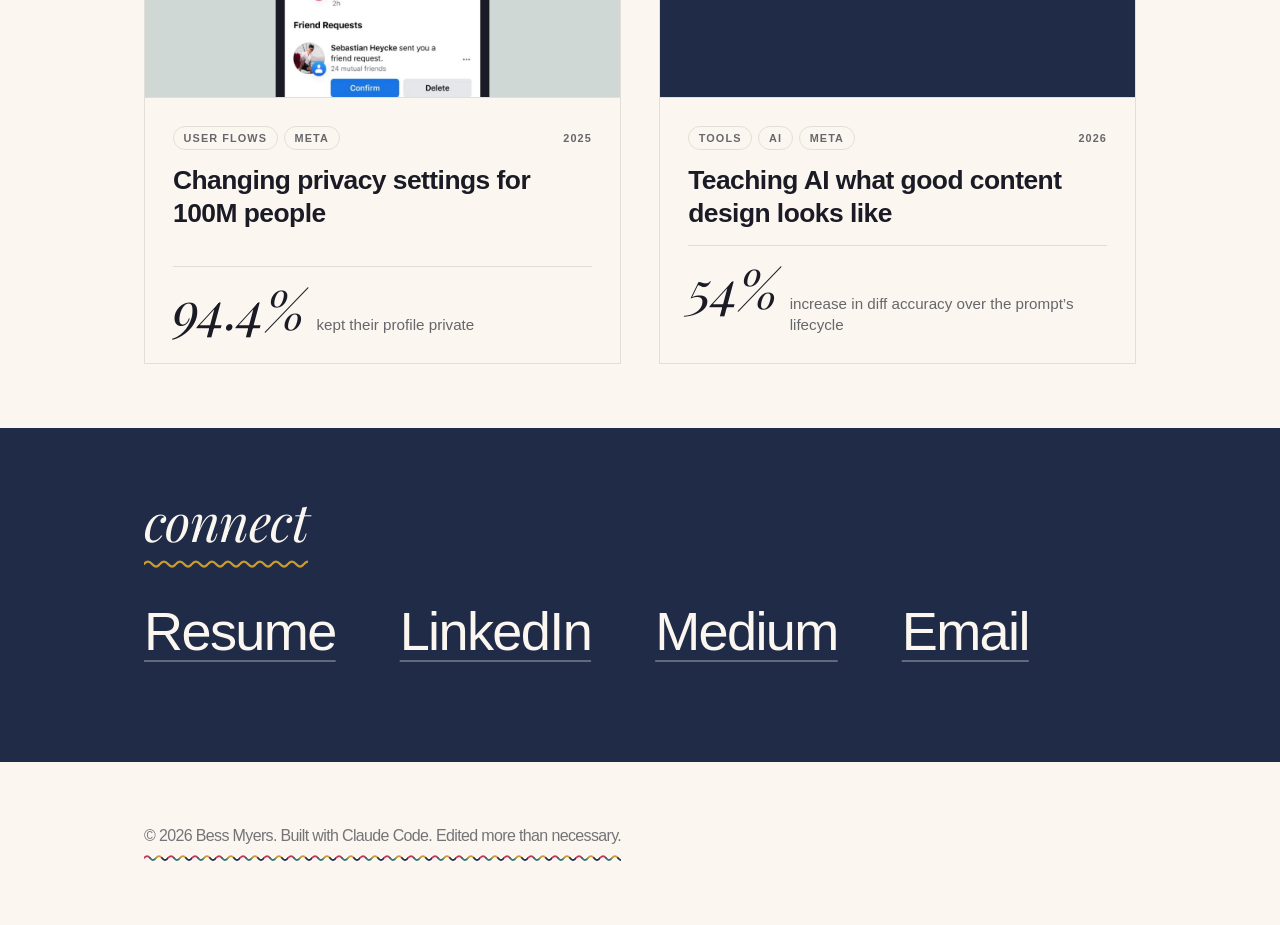
==== commit 092f65e6: "About: use brightened portrait (WebP + JPG fallback) Adds images/bess-bright.{webp,jpg} (640x1000, 2" ====
--- a/index.html
+++ b/index.html
@@ -11,7 +11,7 @@
   <link rel="preconnect" href="https://fonts.gstatic.com" crossorigin />
   <link href="https://fonts.googleapis.com/css2?family=Abril+Fatface&family=Bebas+Neue&family=Courier+Prime:wght@700&family=Dancing+Script:wght@600&family=Libre+Baskerville:ital,wght@0,700;1,400&family=Oswald:wght@600&family=Permanent+Marker&family=Playfair+Display:ital,wght@0,700;1,400&family=Special+Elite&family=UnifrakturMaguntia&display=swap" rel="stylesheet" />
   <link rel="preload" as="image" href="images/bess-parthenon.webp" type="image/webp" fetchpriority="low" />
-  <link rel="stylesheet" href="site.css?v=23" />
+  <link rel="stylesheet" href="site.css?v=24" />
 </head>
 <body class="single-page">
 
@@ -61,9 +61,10 @@
         <div class="about-flex">
           <div class="about-photo-col">
             <div class="about-photo-stack">
-              <div class="about-photo-layer about-photo-layer--calm">
-                <img src="images/bess.jpg" alt="Bess Myers" class="about-photo" width="400" height="500" />
-              </div>
+              <picture class="about-photo-layer about-photo-layer--calm">
+                <source srcset="images/bess-bright.webp" type="image/webp" />
+                <img src="images/bess-bright.jpg" alt="Bess Myers" class="about-photo" width="640" height="1000" />
+              </picture>
               <!-- Chaos photo: loaded with the page (and preloaded in <head>) so the swap never flashes -->
               <picture class="about-photo-layer about-photo-layer--chaos">
                 <source srcset="images/bess-parthenon.webp" type="image/webp" />
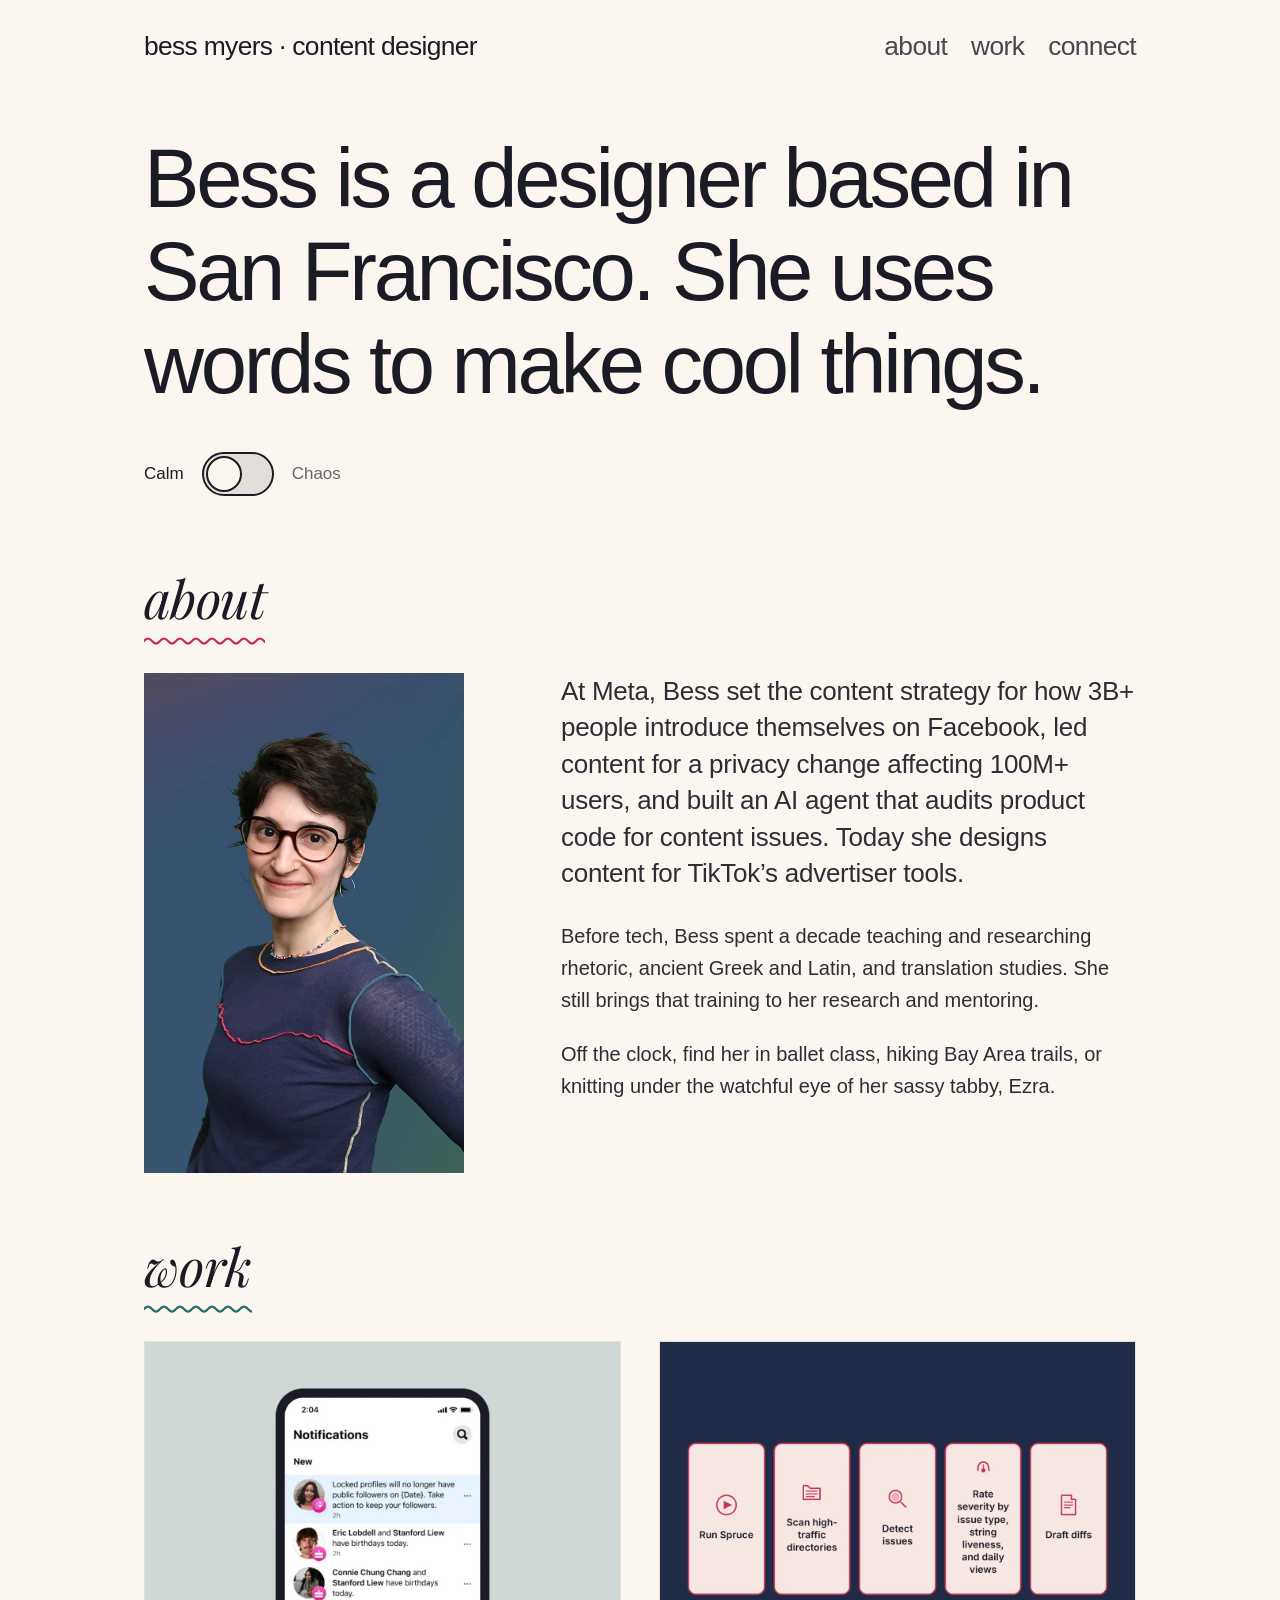
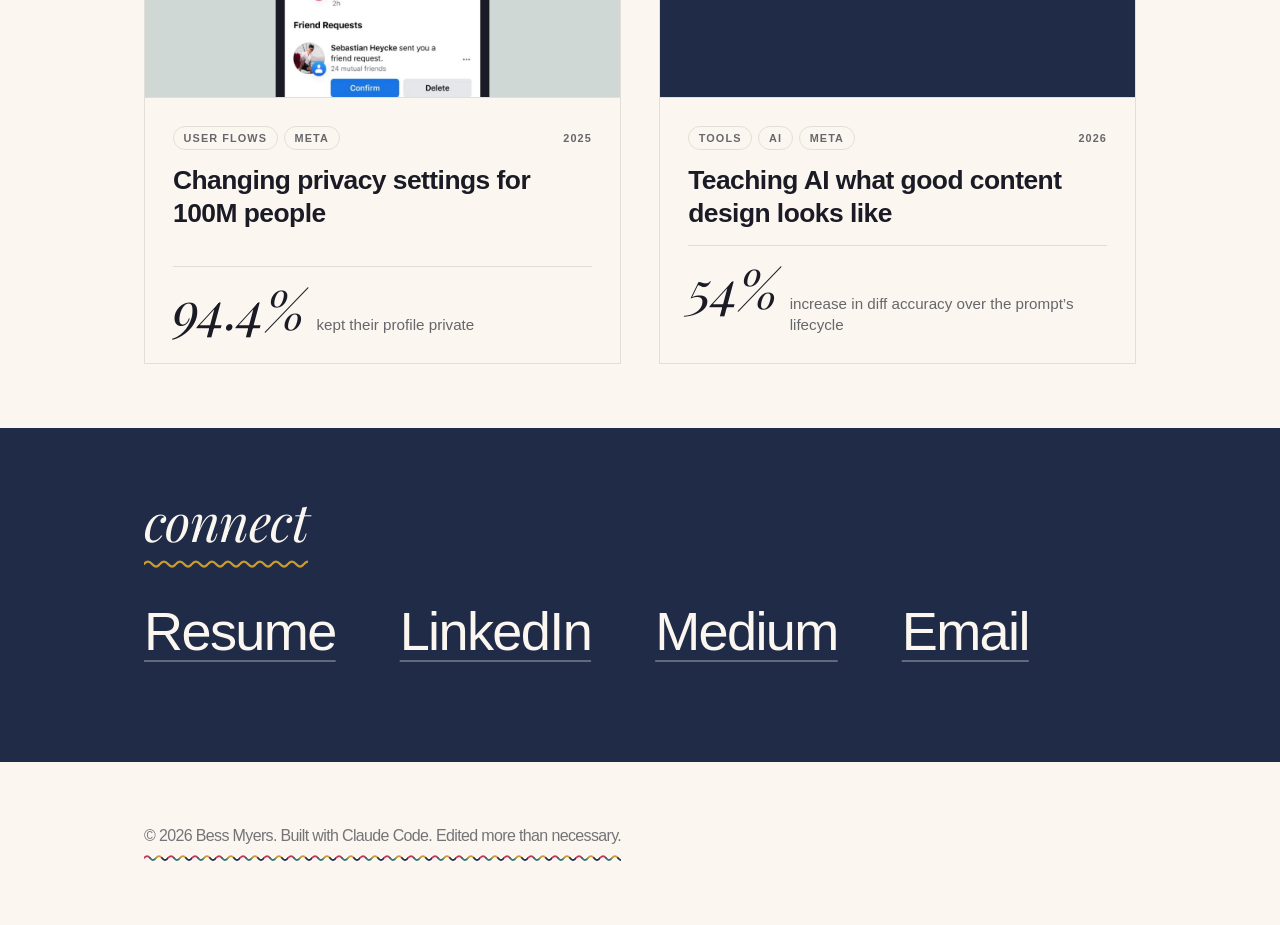
==== commit 727612b0: "Persistent Calm/Chaos switch in the sticky nav on every page - chaos.js (new, loaded on every page) " ====
--- a/index.html
+++ b/index.html
@@ -1,5 +1,5 @@
 <!DOCTYPE html>
-<html lang="en">
+<html lang="en" data-chaos-custom>
 <head>
   <meta charset="UTF-8" />
   <meta name="viewport" content="width=device-width, initial-scale=1.0" />
@@ -11,7 +11,8 @@
   <link rel="preconnect" href="https://fonts.gstatic.com" crossorigin />
   <link href="https://fonts.googleapis.com/css2?family=Abril+Fatface&family=Bebas+Neue&family=Courier+Prime:wght@700&family=Dancing+Script:wght@600&family=Libre+Baskerville:ital,wght@0,700;1,400&family=Oswald:wght@600&family=Permanent+Marker&family=Playfair+Display:ital,wght@0,700;1,400&family=Special+Elite&family=UnifrakturMaguntia&display=swap" rel="stylesheet" />
   <link rel="preload" as="image" href="images/bess-parthenon.webp" type="image/webp" fetchpriority="low" />
-  <link rel="stylesheet" href="site.css?v=24" />
+  <script src="chaos.js?v=1"></script>
+  <link rel="stylesheet" href="site.css?v=28" />
 </head>
 <body class="single-page">
 
@@ -23,6 +24,13 @@
           <a href="#about">About</a>
           <a href="#work">Work</a>
           <a href="#connect">Connect</a>
+          <span class="nav-switch-slot">
+            <button type="button" class="nav-switch" role="switch" aria-checked="false" aria-label="Chaos mode" data-chaos-toggle>
+              <span class="nav-switch-label" data-mode="calm" aria-hidden="true">Calm</span>
+              <span class="nav-switch-track" aria-hidden="true"><span class="nav-switch-thumb"></span></span>
+              <span class="nav-switch-label" data-mode="chaos" aria-hidden="true">Chaos</span>
+            </button>
+          </span>
         </nav>
       </div>
     </div>
@@ -33,14 +41,14 @@
       <div class="hero-text-slot">
         <h1 class="hero-headline hero-headline--landing type-title type-title--hero">Bess is a designer based in San Francisco. She uses words to make cool things.</h1>
       </div>
-      <div class="hero-controls">
+      <div class="hero-controls" data-chaos-anchor>
         <button
           type="button"
           class="hero-switch"
           id="hero-newspaper-toggle"
           role="switch"
           aria-checked="false"
-          aria-label="Headline style: Calm or Chaos"
+          aria-label="Chaos mode"
           aria-describedby="hero-style-state"
         >
           <span class="hero-switch-option hero-switch-option--calm" data-mode="calm" aria-hidden="true">Calm</span>
@@ -164,13 +172,13 @@
       if (!toggle || !hero || !heroSlot) return;
 
       var text = hero.textContent.trim();
-      var storageKey = 'hero_newspaper_mode';
       var fontCount = 11;
       var resizeTimer;
       var plainLineCount = 0;
       var desktopMQ = window.matchMedia('(min-width: 601px)');
       var prefersReducedMotion = window.matchMedia('(prefers-reduced-motion: reduce)').matches;
       var isAnimating = false;
+      var pendingMode = null;
       var HERO_FADE_MS = 250;
 
       var stateText = document.getElementById('hero-style-state');
@@ -344,15 +352,19 @@
           window.setTimeout(function () {
             clearHeroFade();
             setAnimating(false);
+            // A toggle was flipped mid-animation: catch up to the latest state
+            if (pendingMode !== null) {
+              var next = pendingMode;
+              pendingMode = null;
+              if (next !== (toggle.getAttribute('aria-checked') === 'true')) setMode(next);
+            }
           }, HERO_FADE_MS);
         }, HERO_FADE_MS);
       }
 
+      // Renders a mode; the state itself (and localStorage) lives in SiteChaos
       function setMode(on, options) {
         options = options || {};
-        try {
-          localStorage.setItem(storageKey, on ? '1' : '0');
-        } catch (e) {}
 
         if (options.instant || prefersReducedMotion) {
           if (on) renderNewspaper();
@@ -360,7 +372,10 @@
           return;
         }
 
-        if (isAnimating) return;
+        if (isAnimating) {
+          pendingMode = on;
+          return;
+        }
 
         setChecked(on);
 
@@ -379,11 +394,15 @@
       }
 
       toggle.addEventListener('click', function (e) {
-        if (isAnimating) return;
-        var isOn = toggle.getAttribute('aria-checked') === 'true';
+        var isOn = window.SiteChaos.get();
         var picked = e.target.closest && e.target.closest('[data-mode]');
         var next = picked ? picked.getAttribute('data-mode') === 'chaos' : !isOn;
-        if (next !== isOn) setMode(next);
+        window.SiteChaos.set(next);
+      });
+
+      // Hero toggle, nav switch and other tabs all go through SiteChaos
+      window.SiteChaos.subscribe(function (on) {
+        if (on !== (toggle.getAttribute('aria-checked') === 'true') || isAnimating) setMode(on);
       });
 
       window.addEventListener('resize', function () {
@@ -391,10 +410,7 @@
         resizeTimer = setTimeout(onResize, 150);
       });
 
-      var saved = false;
-      try {
-        saved = localStorage.getItem(storageKey) === '1';
-      } catch (e) {}
+      var saved = window.SiteChaos.get();
 
       renderPlain();
       updateHeroSlotHeight();
--- a/site.css
+++ b/site.css
@@ -1,5 +1,6 @@
-@import url('tokens.css?v=16');
-@import url('type.css?v=18');
+@import url('tokens.css?v=17');
+@import url('type.css?v=19');
+@import url('chrome.css?v=4');
 
 *, *::before, *::after { box-sizing: border-box; margin: 0; padding: 0; }
 
@@ -36,21 +37,9 @@
   display: none !important;
 }
 
-.site-frame {
-  max-width: var(--content-max);
-  margin: 0 auto;
-  padding-left: 1.5rem;
-  padding-right: 1.5rem;
-}
-
 .site-band { width: 100%; }
 
 .site-band + .site-band { padding-top: var(--space-block); }
-
-.site-band--header {
-  padding-top: 2rem;
-  padding-bottom: 0;
-}
 
 .site-band--footer {
   border-top: 1px solid var(--rule);
@@ -69,22 +58,6 @@
 }
 
 .section-inner { max-width: var(--content-max); }
-
-.section-inner--header {
-  max-width: none;
-  display: flex;
-  justify-content: space-between;
-  align-items: baseline;
-  flex-wrap: wrap;
-  gap: 1rem;
-}
-
-.site-name,
-nav a {
-  font-family: var(--sans);
-  font-weight: 400;
-  line-height: 1.12;
-}
 
 /* Section headings use the Chaos display italic serif */
 .section-label {
@@ -94,40 +67,9 @@
   line-height: 1.12;
 }
 
-/* Header: midway between the original size (clamp 1.4rem / 3.5vw / 2.25rem) and 17px */
-.site-name,
-nav a {
-  font-size: clamp(1.25rem, 2.6vw, 1.65rem);
-  letter-spacing: -0.025em;
-  text-transform: lowercase;
-}
-
 .section-label {
   font-size: clamp(2.25rem, 3.4vw + 1rem, 3.25rem);
   letter-spacing: -0.01em;
-}
-
-.site-name {
-  color: var(--ink);
-  text-decoration: none;
-}
-
-nav { display: flex; gap: 1.5rem; align-items: baseline; }
-
-nav a {
-  color: var(--ink-soft);
-  text-decoration: none;
-  transition: color 0.2s;
-}
-
-nav a:hover,
-nav a:focus-visible,
-nav a[aria-current="page"] { color: var(--ink); }
-
-nav a[aria-current="page"] { border-bottom: 1px solid var(--ink); padding-bottom: 2px; }
-
-.single-page nav a[aria-current="page"] {
-  border-bottom: none;
 }
 
 .section-label {
@@ -193,13 +135,6 @@
 /* Single-page layout */
 .single-page {
   overflow-x: hidden;
-}
-
-.single-page .site-header {
-  position: sticky;
-  top: 0;
-  z-index: 10;
-  background: var(--bg);
 }
 
 .single-page .site-band + .site-band,
@@ -367,66 +302,6 @@
   line-height: 0;
 }
 
-html[data-hero-font="newspaper"] .hero-word--f0 {
-  font-family: var(--sans);
-  font-weight: 600;
-  letter-spacing: -0.02em;
-}
-
-html[data-hero-font="newspaper"] .hero-word--f1 {
-  font-family: 'Playfair Display', Georgia, serif;
-  font-weight: 700;
-  font-style: italic;
-}
-
-html[data-hero-font="newspaper"] .hero-word--f2 {
-  font-family: 'Bebas Neue', 'Arial Narrow', sans-serif;
-  font-weight: 400;
-  letter-spacing: 0.02em;
-}
-
-html[data-hero-font="newspaper"] .hero-word--f3 {
-  font-family: 'Courier Prime', 'Courier New', monospace;
-  font-weight: 700;
-}
-
-html[data-hero-font="newspaper"] .hero-word--f4 {
-  font-family: 'Libre Baskerville', Georgia, serif;
-  font-weight: 400;
-  font-style: italic;
-}
-
-html[data-hero-font="newspaper"] .hero-word--f5 {
-  font-family: 'Oswald', 'Arial Narrow', sans-serif;
-  font-weight: 600;
-  letter-spacing: 0.02em;
-}
-
-html[data-hero-font="newspaper"] .hero-word--f6 {
-  font-family: 'Special Elite', 'Courier New', monospace;
-  font-weight: 400;
-}
-
-html[data-hero-font="newspaper"] .hero-word--f7 {
-  font-family: 'Abril Fatface', Georgia, serif;
-  font-weight: 400;
-}
-
-html[data-hero-font="newspaper"] .hero-word--f8 {
-  font-family: 'UnifrakturMaguntia', 'Old English Text MT', serif;
-  font-weight: 400;
-}
-
-html[data-hero-font="newspaper"] .hero-word--f9 {
-  font-family: 'Permanent Marker', 'Comic Sans MS', cursive;
-  font-weight: 400;
-}
-
-html[data-hero-font="newspaper"] .hero-word--f10 {
-  font-family: 'Dancing Script', 'Brush Script MT', cursive;
-  font-weight: 600;
-}
-
 /* About photo: portrait in Calm, crossfades to the Parthenon in Chaos */
 .about-photo-stack {
   position: relative;
@@ -831,15 +706,3 @@
 }
 
 .site-main.is-ready { opacity: 1; }
-
-@media (min-width: 900px) {
-  .site-frame {
-    padding-left: clamp(1.5rem, 4vw, 3rem);
-    padding-right: clamp(1.5rem, 4vw, 3rem);
-  }
-
-}
-
-@media (max-width: 600px) {
-  nav { gap: 1rem; }
-}
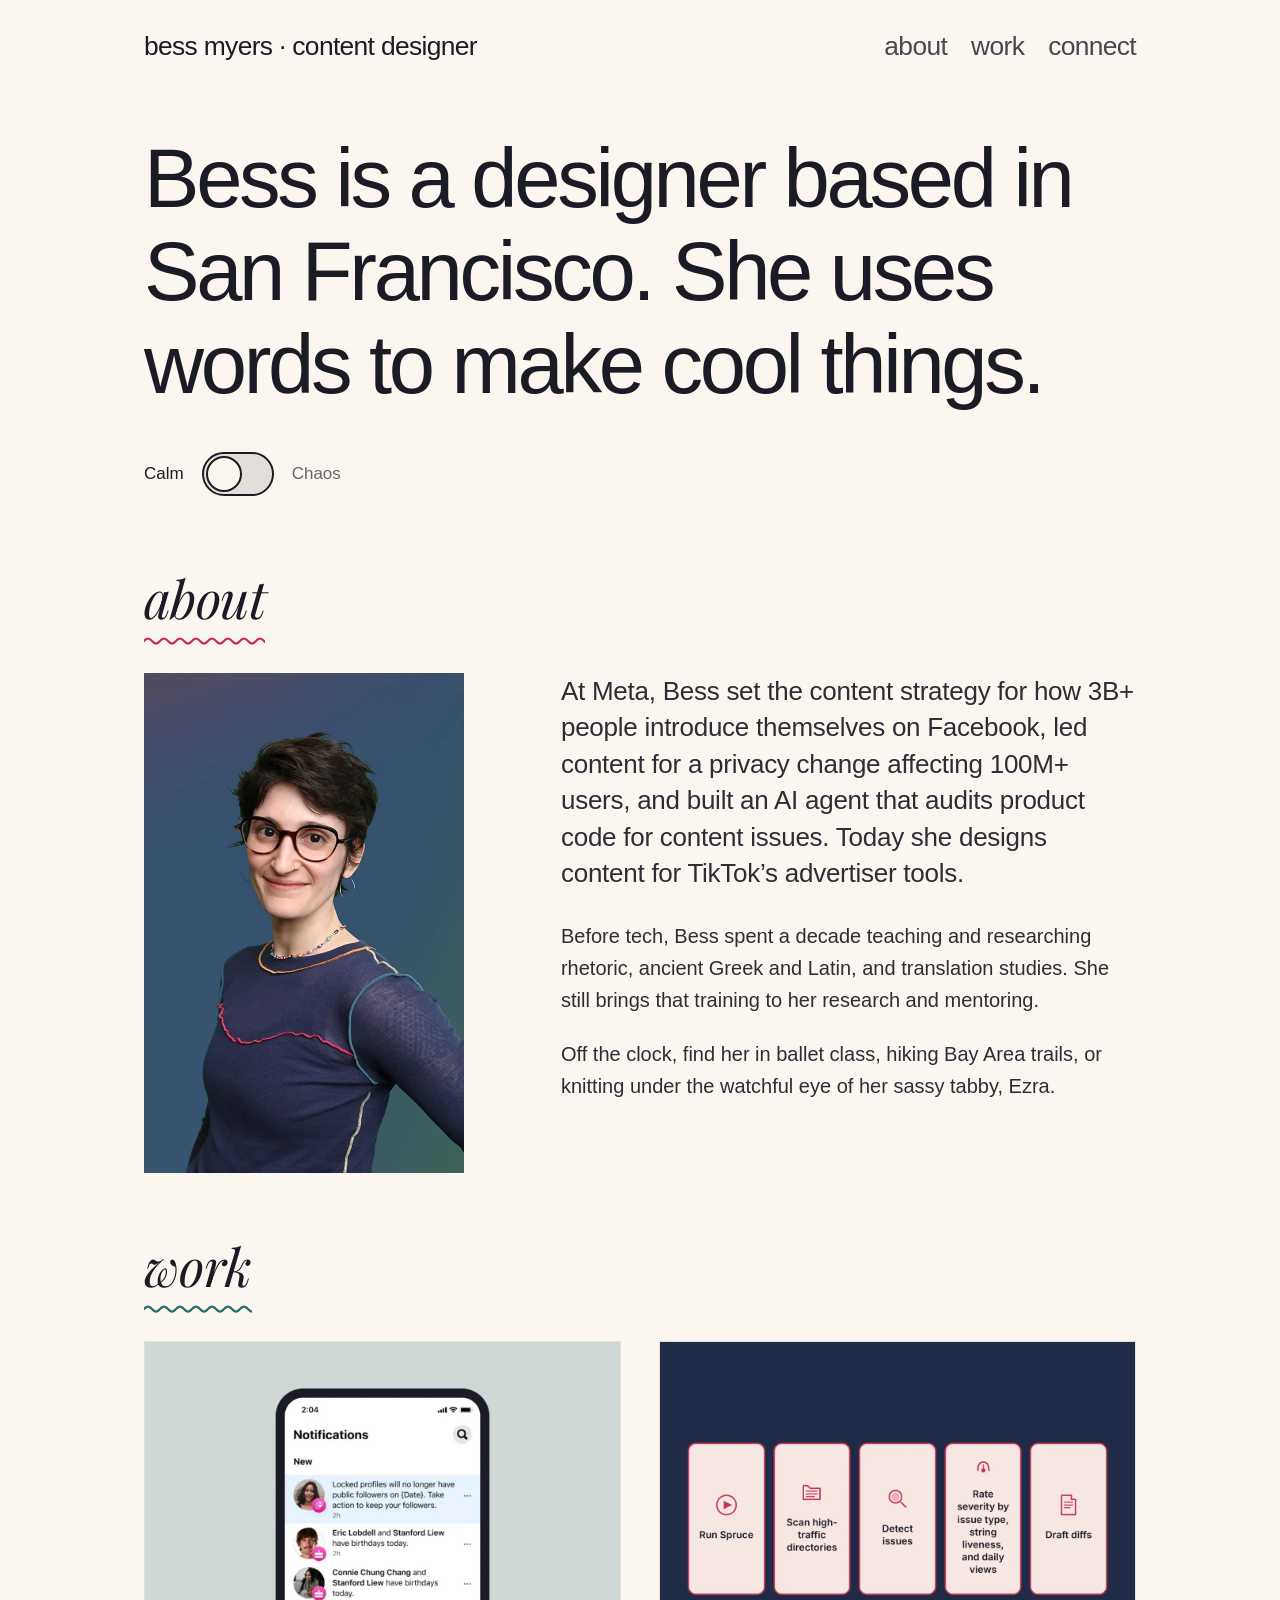
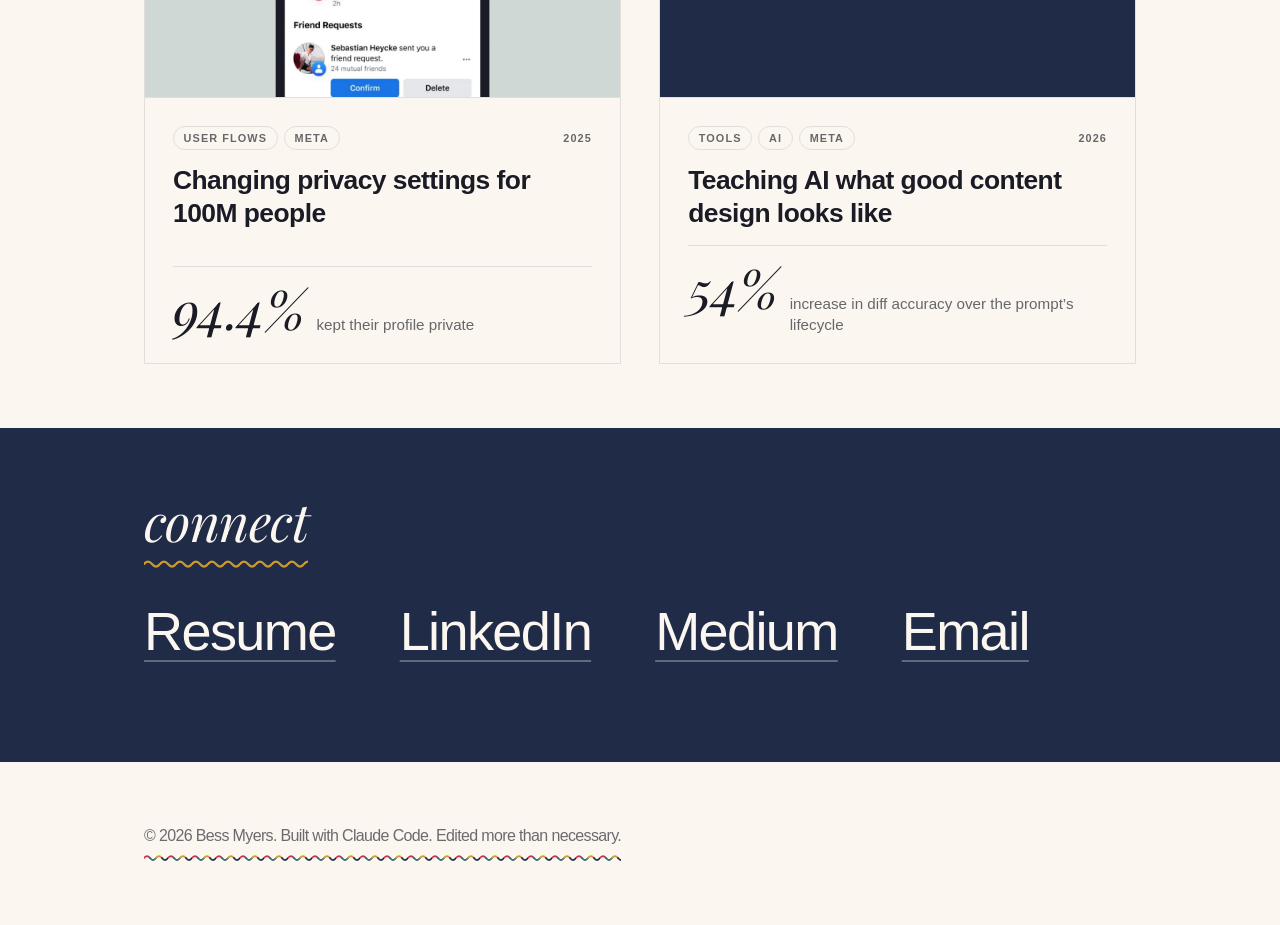
==== commit 1ed5b1a5: "Final pass: social cards, accessibility fixes, mobile stepper Social - images/og-image.png (1200x630" ====
--- a/index.html
+++ b/index.html
@@ -4,6 +4,21 @@
   <meta charset="UTF-8" />
   <meta name="viewport" content="width=device-width, initial-scale=1.0" />
   <title>Bess Myers — Content designer</title>
+  <!-- Social sharing -->
+  <meta property="og:type" content="website" />
+  <meta property="og:site_name" content="Bess Myers" />
+  <meta property="og:title" content="Bess Myers — content designer" />
+  <meta property="og:description" content="Bess Myers is a designer based in San Francisco. She uses words to make cool things." />
+  <meta property="og:url" content="https://bessmyers.com/" />
+  <meta property="og:image" content="https://bessmyers.com/images/og-image.png" />
+  <meta property="og:image:width" content="1200" />
+  <meta property="og:image:height" content="630" />
+  <meta property="og:image:alt" content="Bess Myers. Bess is a designer based in San Francisco. She uses words to make cool things." />
+  <meta name="twitter:card" content="summary_large_image" />
+  <meta name="twitter:title" content="Bess Myers — content designer" />
+  <meta name="twitter:description" content="Bess Myers is a designer based in San Francisco. She uses words to make cool things." />
+  <meta name="twitter:image" content="https://bessmyers.com/images/og-image.png" />
+  <meta name="twitter:image:alt" content="Bess Myers. Bess is a designer based in San Francisco. She uses words to make cool things." />
   <meta name="description" content="Bess Myers is a designer based in San Francisco. She uses words to make cool things." />
 
   <link rel="icon" href="favicon.svg" type="image/svg+xml" />
@@ -12,7 +27,7 @@
   <link href="https://fonts.googleapis.com/css2?family=Abril+Fatface&family=Bebas+Neue&family=Courier+Prime:wght@700&family=Dancing+Script:wght@600&family=Libre+Baskerville:ital,wght@0,700;1,400&family=Oswald:wght@600&family=Permanent+Marker&family=Playfair+Display:ital,wght@0,700;1,400&family=Special+Elite&family=UnifrakturMaguntia&display=swap" rel="stylesheet" />
   <link rel="preload" as="image" href="images/bess-parthenon.webp" type="image/webp" fetchpriority="low" />
   <script src="chaos.js?v=1"></script>
-  <link rel="stylesheet" href="site.css?v=28" />
+  <link rel="stylesheet" href="site.css?v=31" />
 </head>
 <body class="single-page">
 
--- a/site.css
+++ b/site.css
@@ -1,5 +1,5 @@
-@import url('tokens.css?v=17');
-@import url('type.css?v=19');
+@import url('tokens.css?v=20');
+@import url('type.css?v=22');
 @import url('chrome.css?v=4');
 
 *, *::before, *::after { box-sizing: border-box; margin: 0; padding: 0; }
@@ -20,18 +20,6 @@
 }
 
 a { color: inherit; }
-
-.visually-hidden {
-  position: absolute;
-  width: 1px;
-  height: 1px;
-  padding: 0;
-  margin: -1px;
-  overflow: hidden;
-  clip: rect(0 0 0 0);
-  white-space: nowrap;
-  border: 0;
-}
 
 [hidden] {
   display: none !important;
@@ -222,7 +210,7 @@
 }
 
 .hero-switch:focus-visible .hero-switch-track {
-  box-shadow: 0 0 0 4px color-mix(in srgb, var(--ink) 20%, transparent);
+  box-shadow: 0 0 0 2px var(--paper), 0 0 0 4px var(--ink);
 }
 
 .hero-switch-track {
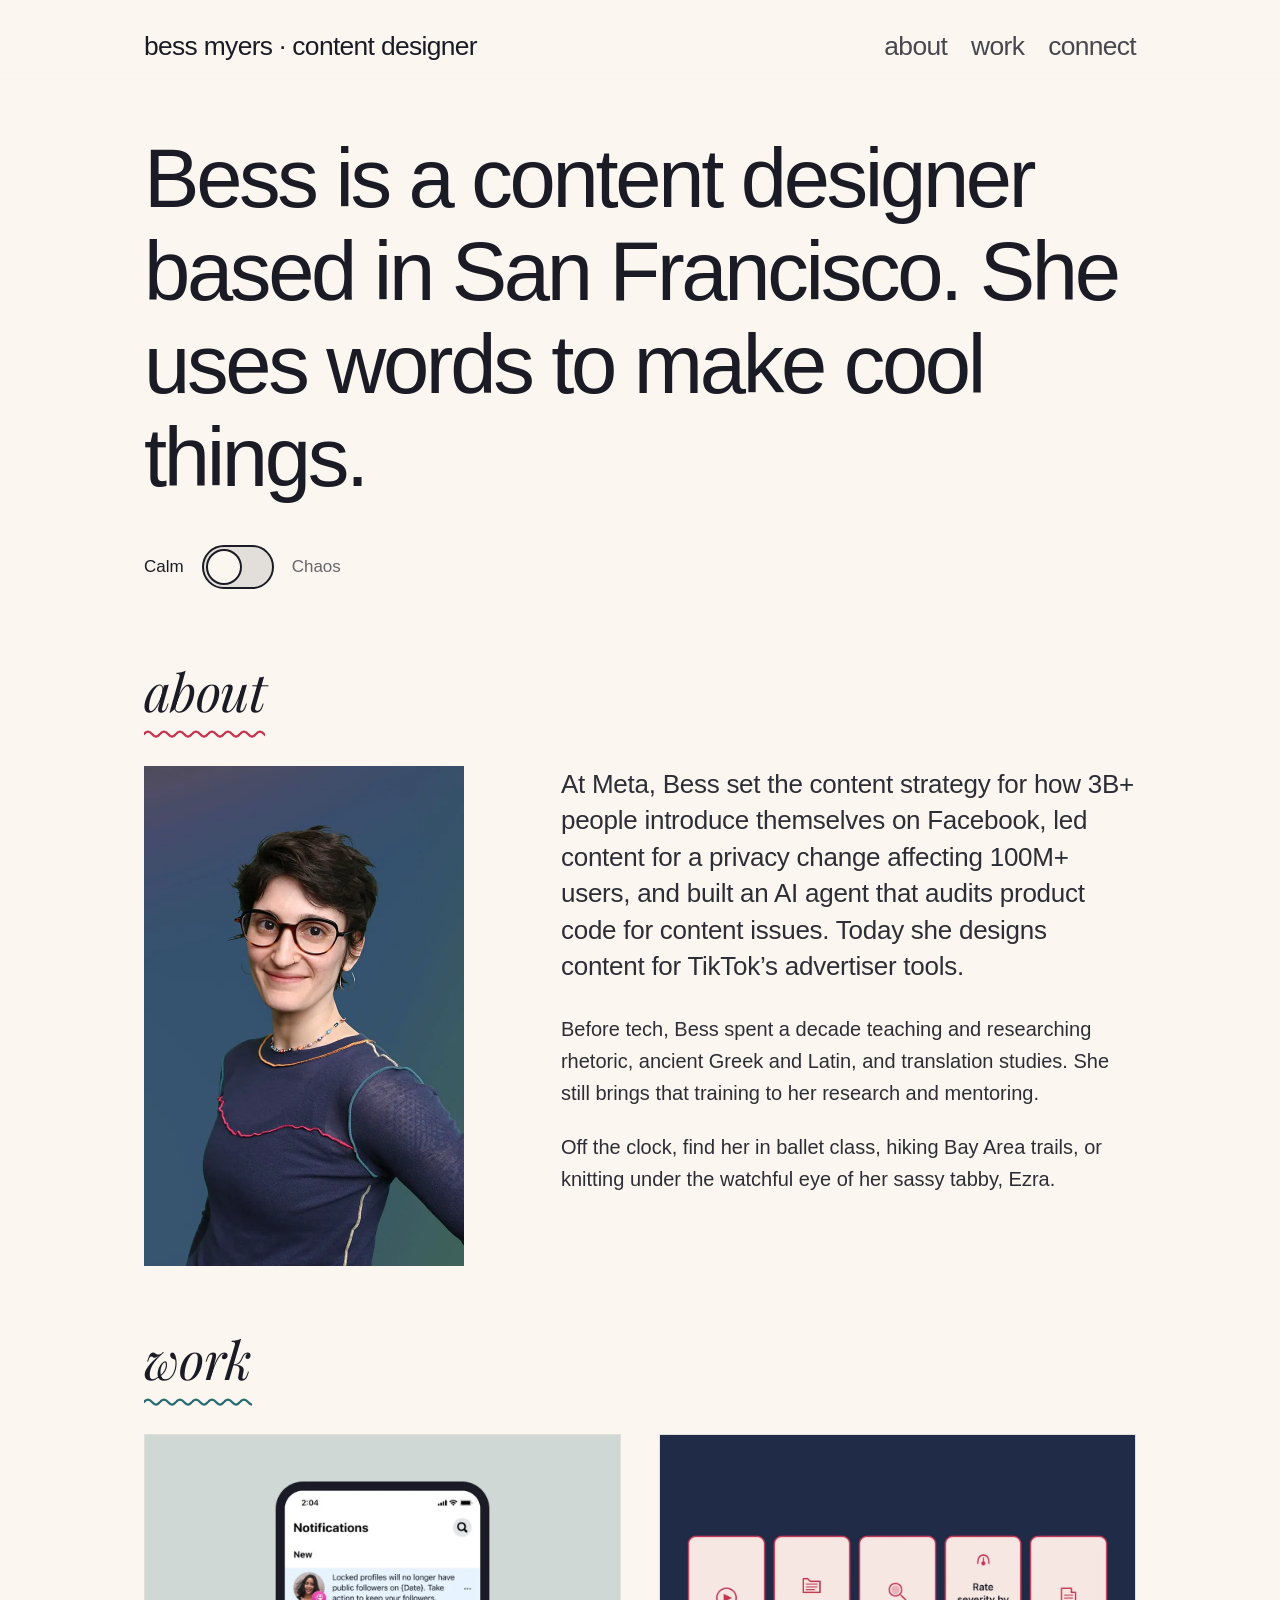
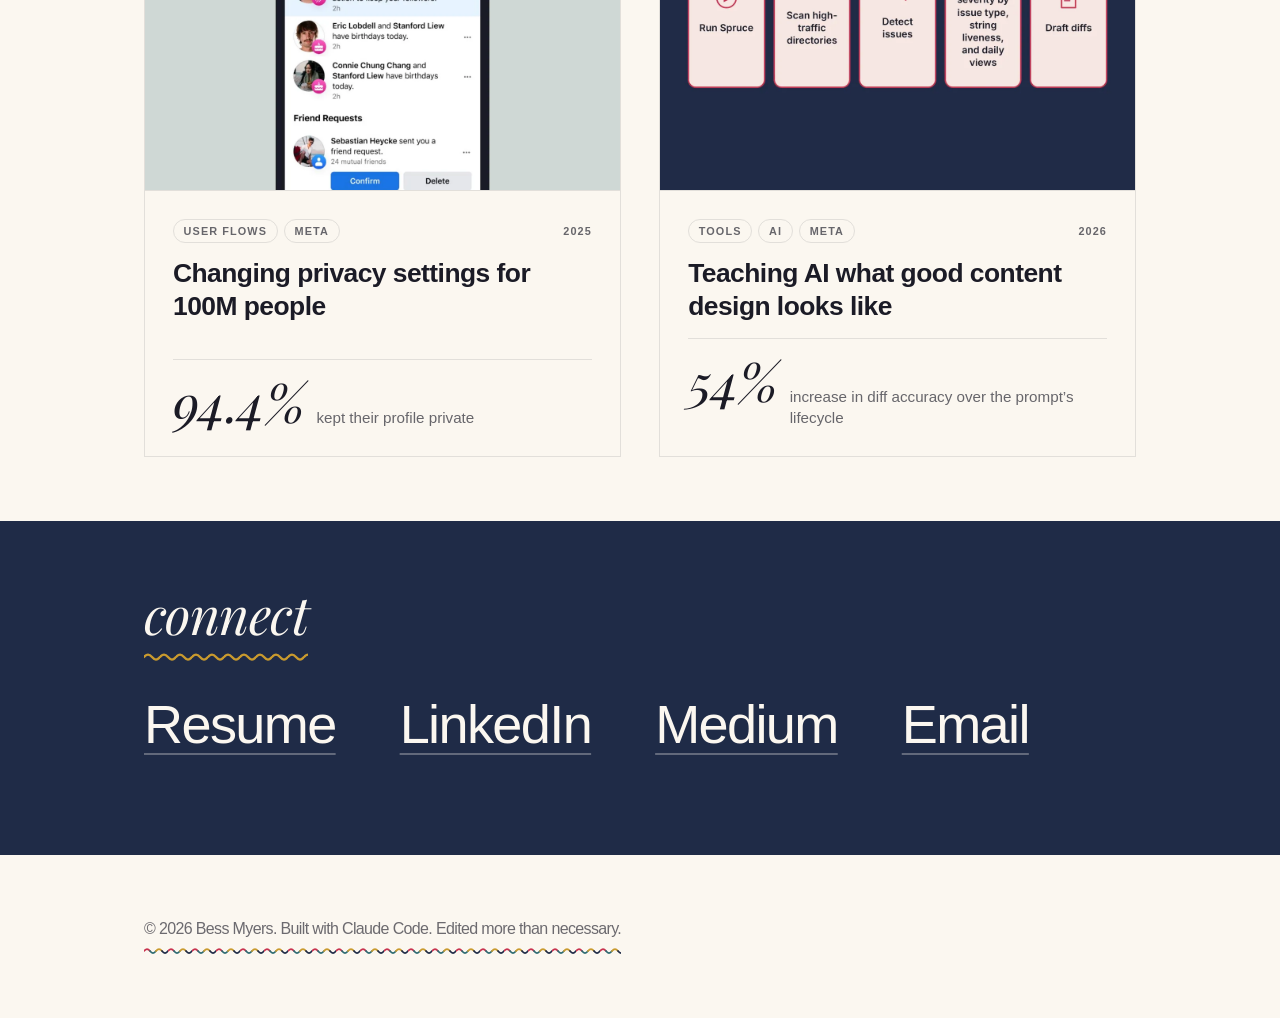
==== commit ac9d6474: "Hero: "Bess is a content designer based in San Francisco." Updates the hero H1 (Chaos builds from it" ====
--- a/index.html
+++ b/index.html
@@ -8,18 +8,18 @@
   <meta property="og:type" content="website" />
   <meta property="og:site_name" content="Bess Myers" />
   <meta property="og:title" content="Bess Myers — content designer" />
-  <meta property="og:description" content="Bess Myers is a designer based in San Francisco. She uses words to make cool things." />
+  <meta property="og:description" content="Bess Myers is a content designer based in San Francisco. She uses words to make cool things." />
   <meta property="og:url" content="https://bessmyers.com/" />
   <meta property="og:image" content="https://bessmyers.com/images/og-image.png" />
   <meta property="og:image:width" content="1200" />
   <meta property="og:image:height" content="630" />
-  <meta property="og:image:alt" content="Bess Myers. Bess is a designer based in San Francisco. She uses words to make cool things." />
+  <meta property="og:image:alt" content="Bess Myers. Bess is a content designer based in San Francisco. She uses words to make cool things." />
   <meta name="twitter:card" content="summary_large_image" />
   <meta name="twitter:title" content="Bess Myers — content designer" />
-  <meta name="twitter:description" content="Bess Myers is a designer based in San Francisco. She uses words to make cool things." />
+  <meta name="twitter:description" content="Bess Myers is a content designer based in San Francisco. She uses words to make cool things." />
   <meta name="twitter:image" content="https://bessmyers.com/images/og-image.png" />
-  <meta name="twitter:image:alt" content="Bess Myers. Bess is a designer based in San Francisco. She uses words to make cool things." />
-  <meta name="description" content="Bess Myers is a designer based in San Francisco. She uses words to make cool things." />
+  <meta name="twitter:image:alt" content="Bess Myers. Bess is a content designer based in San Francisco. She uses words to make cool things." />
+  <meta name="description" content="Bess Myers is a content designer based in San Francisco. She uses words to make cool things." />
 
   <link rel="icon" href="favicon.svg" type="image/svg+xml" />
   <link rel="preconnect" href="https://fonts.googleapis.com" />
@@ -54,7 +54,7 @@
   <section id="top" class="landing-section site-band">
     <div class="site-frame landing-inner">
       <div class="hero-text-slot">
-        <h1 class="hero-headline hero-headline--landing type-title type-title--hero">Bess is a designer based in San Francisco. She uses words to make cool things.</h1>
+        <h1 class="hero-headline hero-headline--landing type-title type-title--hero">Bess is a content designer based in San Francisco. She uses words to make cool things.</h1>
       </div>
       <div class="hero-controls" data-chaos-anchor>
         <button
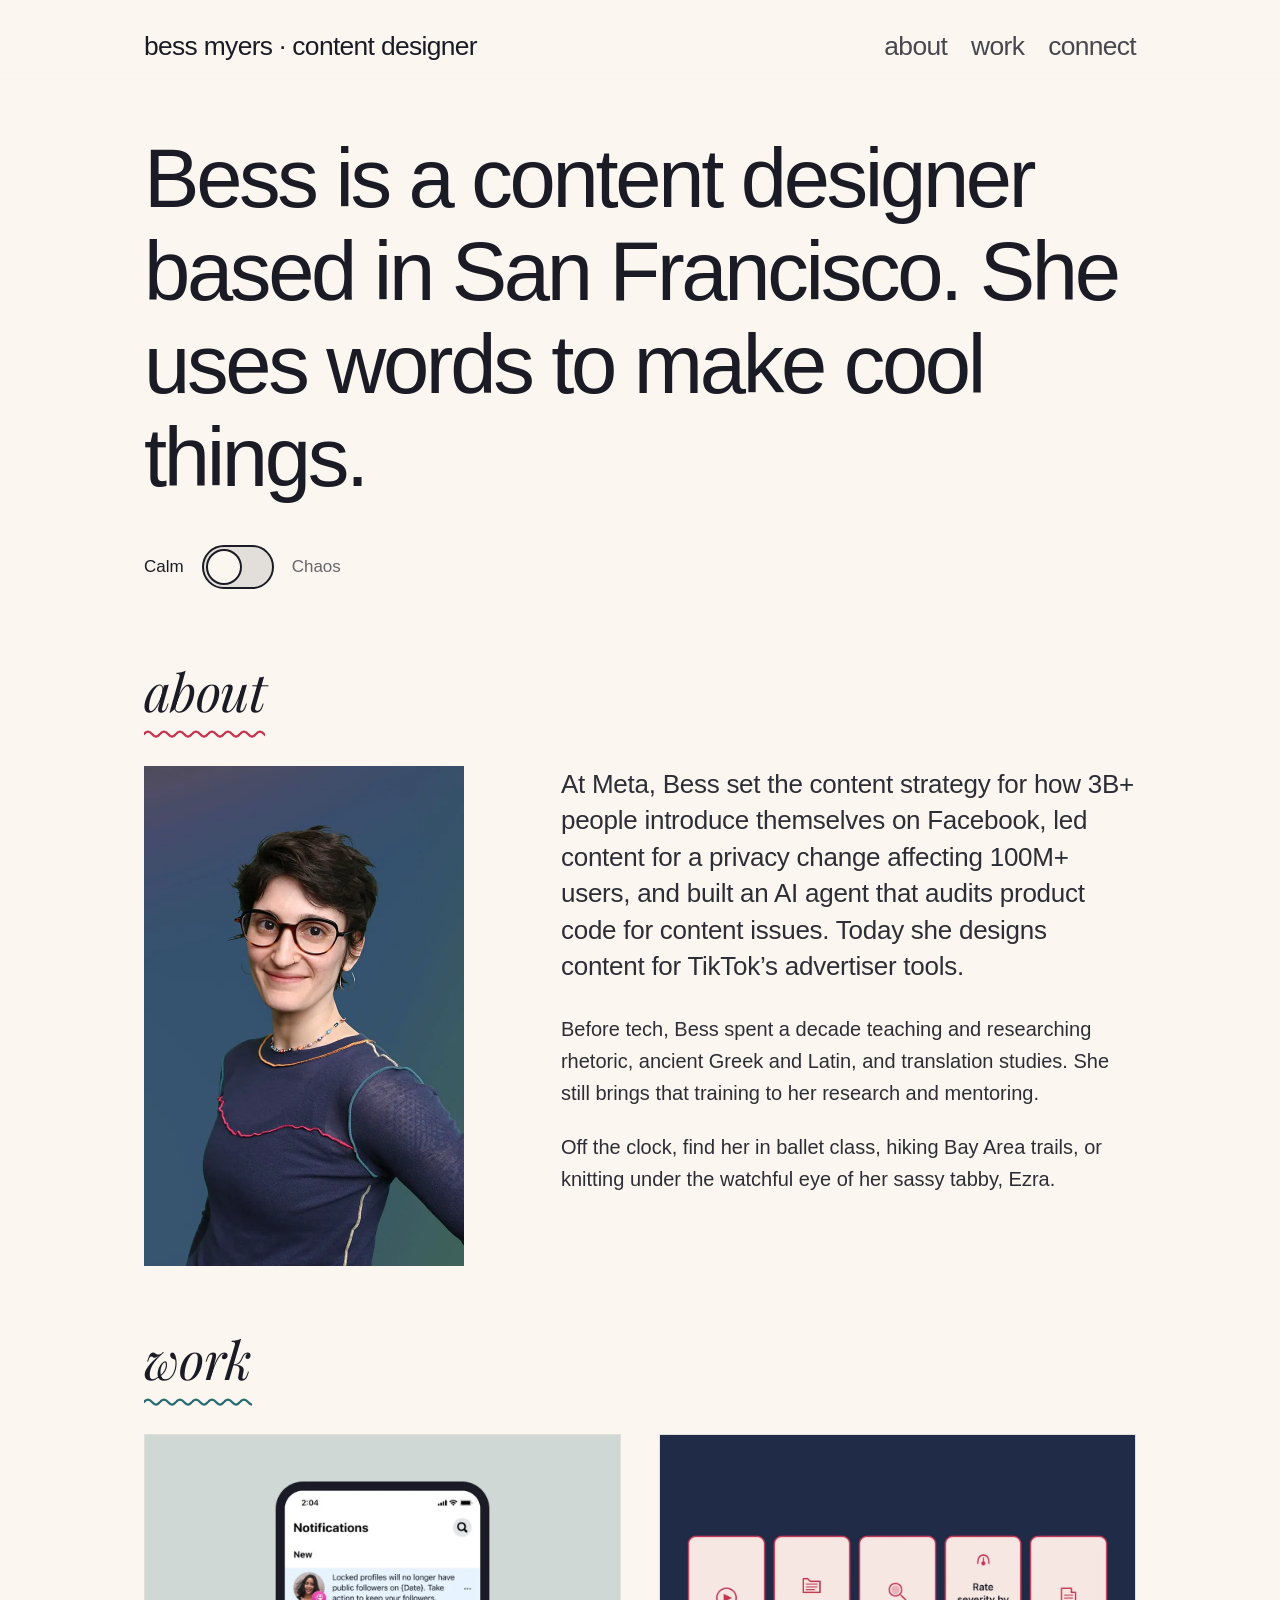
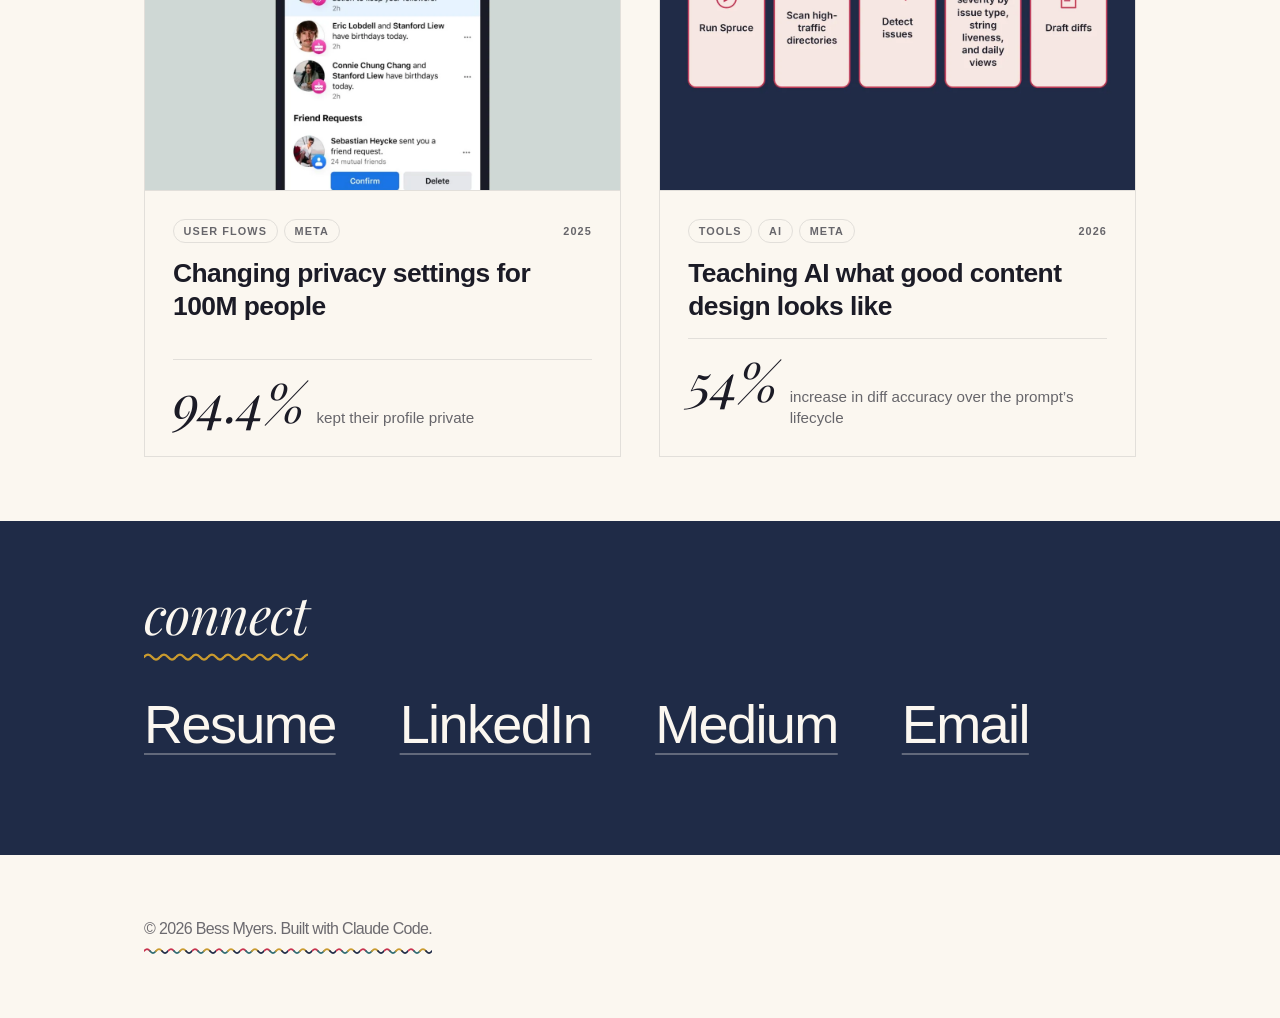
==== commit acaa0b93: "Footer: "© 2026 Bess Myers. Built with Claude Code." On the home page and both case studies.  Co-Aut" ====
--- a/index.html
+++ b/index.html
@@ -174,7 +174,7 @@
   <footer class="site-band site-band--footer">
     <div class="site-frame">
       <div class="section-inner">
-        <p class="footer-copy">© 2026 Bess Myers. Built with Claude Code. Edited more than necessary.</p>
+        <p class="footer-copy">© 2026 Bess Myers. Built with Claude Code.</p>
       </div>
     </div>
   </footer>
